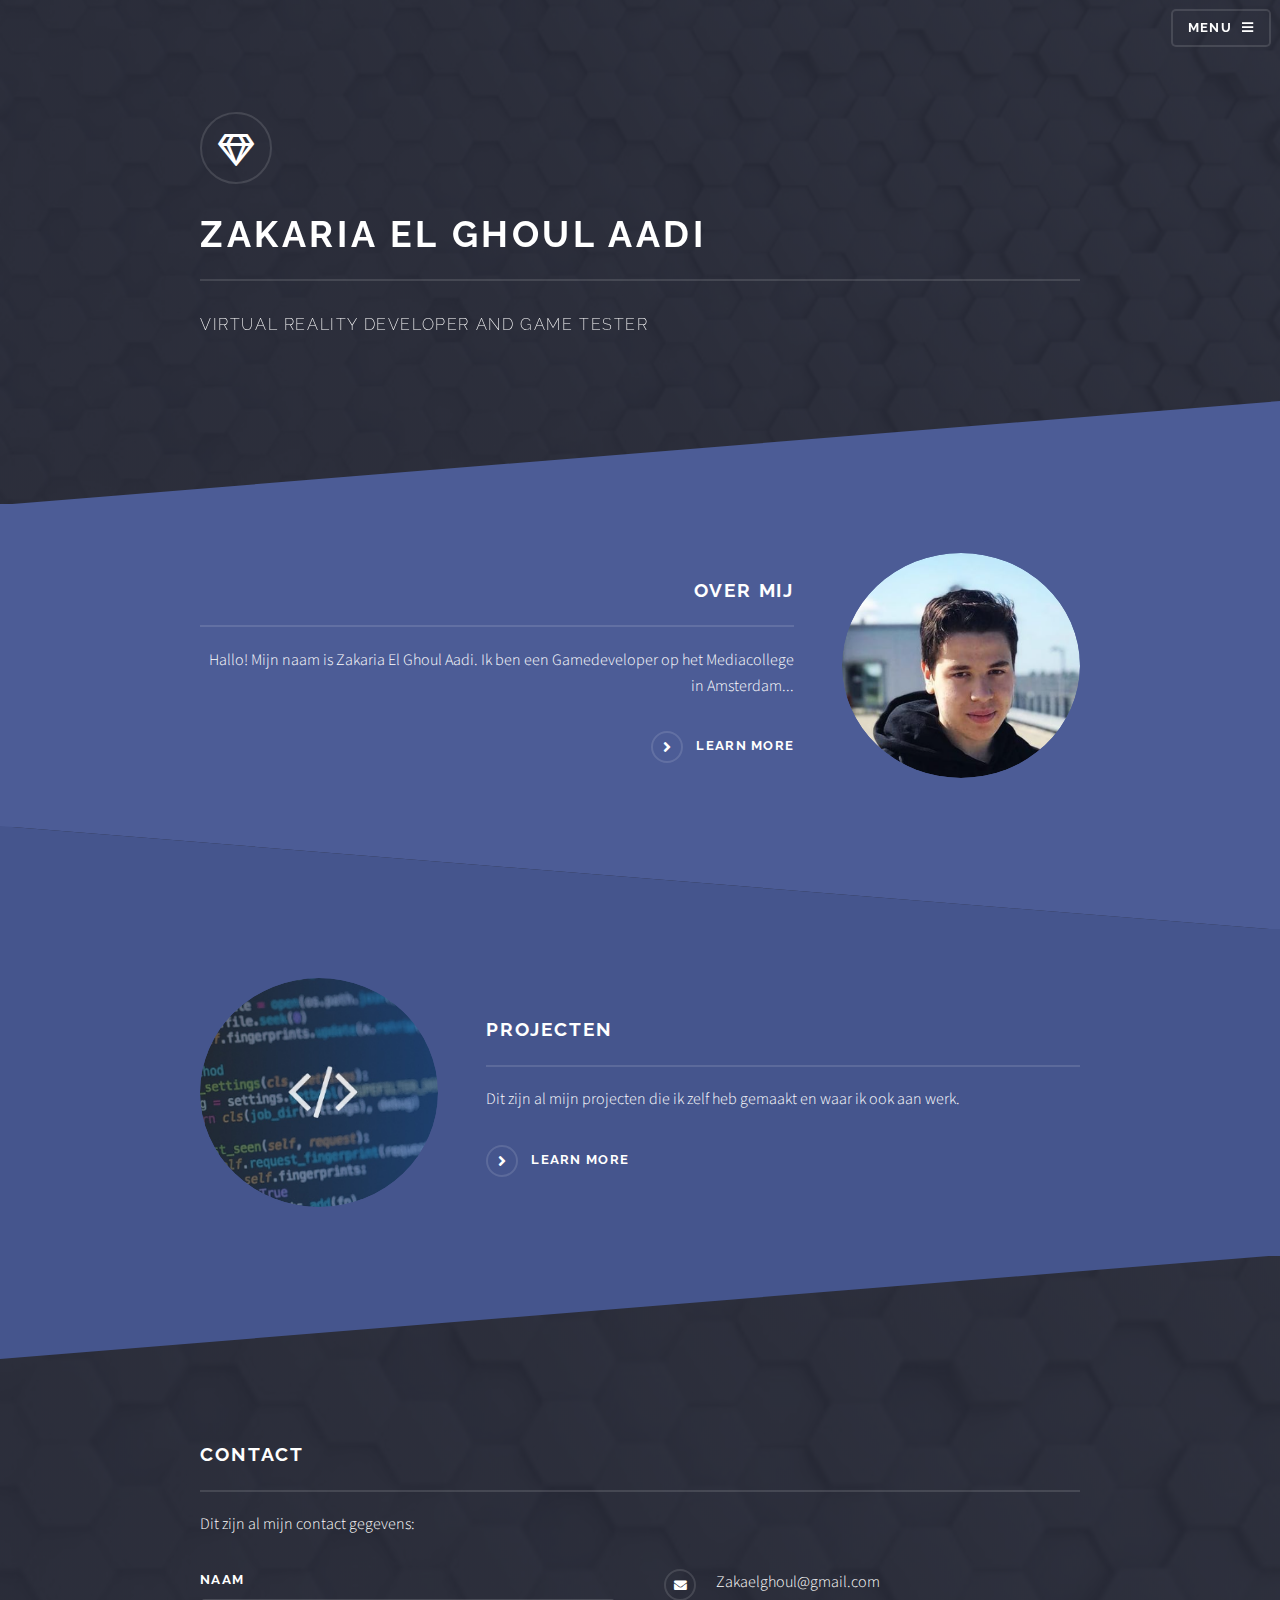
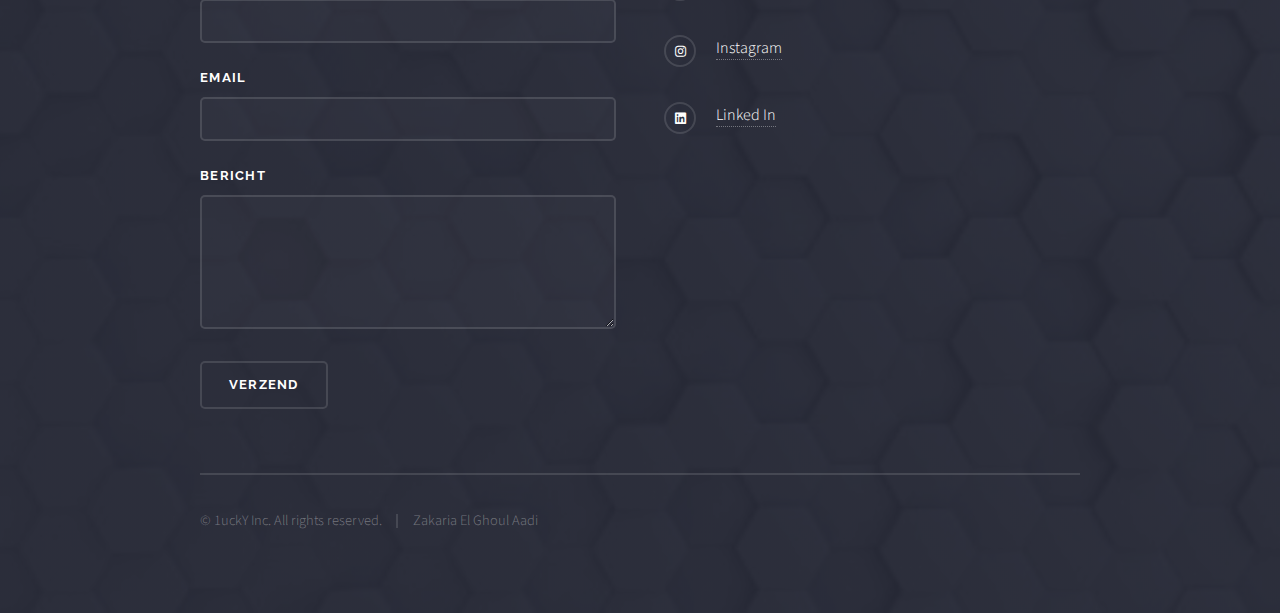
==== WVO-PORTOFOLIO/index.html @ f8ed0052 "Main Page done." ====
<!DOCTYPE HTML>
<html>
	<head>
		<title>Zakaria El Ghoul Aadi --Main Page</title>
		<meta charset="utf-8" />
		<meta name="viewport" content="width=device-width, initial-scale=1, user-scalable=no" />
		<link rel="stylesheet" href="assets/css/main.css" />
		<noscript><link rel="stylesheet" href="assets/css/noscript.css" /></noscript>
	</head>
	<body class="is-preload">

		<!-- Page Wrapper -->
			<div id="page-wrapper">

				<!-- Header -->
					<header id="header" class="alt">
						<h1><a href="index.html">Zakaria El Ghoul Aadi</a></h1>
						<nav>
							<a href="#menu">Menu</a>
						</nav>
					</header>

				<!-- Menu -->
					<nav id="menu">
						<div class="inner">
							<h2>Menu</h2>
							<ul class="links">
								<li><a href="index.html">Home</a></li>
								<li><a href="AboutMe.html">Over Mij</a></li>
								<li><a href="Projects.html">Projects</a></li>
							</ul>
							<a href="#" class="close">Close</a>
						</div>
					</nav>

				<!-- Banner -->
					<section id="banner">
						<div class="inner">
							<div class="logo"><span class="icon fa-gem"></span></div>
							<h2>Zakaria El Ghoul Aadi</h2>
							<p>Virtual Reality developer and Game Tester</p>
						</div>
					</section>

				<!-- Wrapper -->
					<section id="wrapper">

						<!-- One -->
							<section id="one" class="wrapper spotlight style1">
								<div class="inner">
									<a href="AboutMe.html" class="image"><img src="images/Zaka.png" alt="" /></a>
									<div class="content">
										<h2 class="major">Over Mij</h2>
										<p>Hallo! Mijn naam is Zakaria El Ghoul Aadi. Ik ben een Gamedeveloper op het Mediacollege in Amsterdam... </p>
										<a href="AboutMe.html" class="special" >Learn more</a>
									</div>
								</div>
							</section>

						<!-- Two -->
							<section id="two" class="wrapper alt spotlight style2">
								<div class="inner">
									<a href="Projects.html" class="image"><img src="images/Projects.jpg" alt="" /></a>
									<div class="content">
										<h2 class="major">Projecten</h2>
										<p>Dit zijn al mijn projecten die ik zelf heb gemaakt en waar ik ook aan werk.</p>
										<a href="Projects.html" class="special">Learn more</a>
									</div>
								</div>
							</section>
					</section>

				<!-- Footer -->
					<section id="footer">
						<div class="inner">
							<h2 class="major">Contact</h2>
							<p>Dit zijn al mijn contact gegevens:</p>
							<form method="post" action="#">
								<div class="fields">
									<div class="field">
										<label for="name">Naam</label>
										<input type="text" name="name" id="name" />
									</div>
									<div class="field">
										<label for="email">Email</label>
										<input type="email" name="email" id="email" />
									</div>
									<div class="field">
										<label for="message">Bericht</label>
										<textarea name="message" id="message" rows="4"></textarea>
									</div>
								</div>
								<ul class="actions">
									<li><input type="submit" value="Verzend" /></li>
								</ul>
							</form>
							<ul class="contact">
								<li class="icon solid fa-envelope">Zakaelghoul@gmail.com</li>
								<li class="icon brands fa-instagram"><a href="https://www.instagram.com/s4l_1ucky/">Instagram</a></li>
								<li class="icon brands fa-linkedin"><a href="https://www.linkedin.com/in/zakaria-el-ghoul-aadi-518a3420a/">Linked In</a></li>
							</ul>
							<ul class="copyright">
								<li>&copy; 1uckY Inc. All rights reserved.</li><li>Zakaria El Ghoul Aadi</li>
							</ul>
						</div>
					</section>

			</div>

		<!-- Scripts -->
			<script src="assets/js/jquery.min.js"></script>
			<script src="assets/js/jquery.scrollex.min.js"></script>
			<script src="assets/js/browser.min.js"></script>
			<script src="assets/js/breakpoints.min.js"></script>
			<script src="assets/js/util.js"></script>
			<script src="assets/js/main.js"></script>

	</body>
</html>
---- WVO-PORTOFOLIO/assets/css/main.css ----
@import url(fontawesome-all.min.css);
@import url("https://fonts.googleapis.com/css?family=Raleway:200,700|Source+Sans+Pro:300,600,300italic,600italic");

/*
	Solid State by HTML5 UP
	html5up.net | @ajlkn
	Free for personal and commercial use under the CCA 3.0 license (html5up.net/license)
*/

html, body, div, span, applet, object,
iframe, h1, h2, h3, h4, h5, h6, p, blockquote,
pre, a, abbr, acronym, address, big, cite,
code, del, dfn, em, img, ins, kbd, q, s, samp,
small, strike, strong, sub, sup, tt, var, b,
u, i, center, dl, dt, dd, ol, ul, li, fieldset,
form, label, legend, table, caption, tbody,
tfoot, thead, tr, th, td, article, aside,
canvas, details, embed, figure, figcaption,
footer, header, hgroup, menu, nav, output, ruby,
section, summary, time, mark, audio, video {
	margin: 0;
	padding: 0;
	border: 0;
	font-size: 100%;
	font: inherit;
	vertical-align: baseline;}

article, aside, details, figcaption, figure,
footer, header, hgroup, menu, nav, section {
	display: block;}

body {
	line-height: 1;
}

ol, ul {
	list-style: none;
}

blockquote, q {
	quotes: none;
}

	blockquote:before, blockquote:after, q:before, q:after {
		content: '';
		content: none;
	}

table {
	border-collapse: collapse;
	border-spacing: 0;
}

body {
	-webkit-text-size-adjust: none;
}

mark {
	background-color: transparent;
	color: inherit;
}

input::-moz-focus-inner {
	border: 0;
	padding: 0;
}

input, select, textarea {
	-moz-appearance: none;
	-webkit-appearance: none;
	-ms-appearance: none;
	appearance: none;
}

/* Basic */

	@-ms-viewport {
		width: device-width;
	}

	body {
		-ms-overflow-style: scrollbar;
	}

	@media screen and (max-width: 480px) {

		html, body {
			min-width: 320px;
		}

	}

	html {
		box-sizing: border-box;
	}

	*, *:before, *:after {
		box-sizing: inherit;
	}

	body {
		background-color: #2e3141;
		background-image: linear-gradient(to top, rgba(46, 49, 65, 0.8), rgba(46, 49, 65, 0.8)), url("../../images/backgrounds.jpg");
		background-size: auto,
 cover;
		background-attachment: fixed,
 fixed;
		background-position: center,
 center;
	}

		body.is-preload *, body.is-preload *:before, body.is-preload *:after {
			-moz-animation: none !important;
			-webkit-animation: none !important;
			-ms-animation: none !important;
			animation: none !important;
			-moz-transition: none !important;
			-webkit-transition: none !important;
			-ms-transition: none !important;
			transition: none !important;
		}

/* Type */

	body, input, select, textarea {
		color: #ffffff;
		font-family: "Source Sans Pro", Helvetica, sans-serif;
		font-size: 16.5pt;
		font-weight: 300;
		line-height: 1.65;
	}

		@media screen and (max-width: 1680px) {

			body, input, select, textarea {
				font-size: 13pt;
			}

		}

		@media screen and (max-width: 1280px) {

			body, input, select, textarea {
				font-size: 12pt;
			}

		}

		@media screen and (max-width: 980px) {

			body, input, select, textarea {
				font-size: 12pt;
			}

		}

		@media screen and (max-width: 736px) {

			body, input, select, textarea {
				font-size: 12pt;
			}

		}

		@media screen and (max-width: 480px) {

			body, input, select, textarea {
				font-size: 12pt;
			}

		}

	a {
		-moz-transition: color 0.2s ease-in-out, border-bottom-color 0.2s ease-in-out;
		-webkit-transition: color 0.2s ease-in-out, border-bottom-color 0.2s ease-in-out;
		-ms-transition: color 0.2s ease-in-out, border-bottom-color 0.2s ease-in-out;
		transition: color 0.2s ease-in-out, border-bottom-color 0.2s ease-in-out;
		border-bottom: dotted 1px rgba(255, 255, 255, 0.35);
		color: #ffffff;
		text-decoration: none;
	}

		a:hover {
			border-bottom-color: transparent;
			color: #ffffff !important;
		}

		a.special:not(.button) {
			text-decoration: none;
			border-bottom: 0;
			display: block;
			font-family: Raleway, Helvetica, sans-serif;
			font-size: 0.8em;
			font-weight: 700;
			letter-spacing: 0.1em;
			margin: 0 0 2em 0;
			text-transform: uppercase;
		}

			a.special:not(.button):before {
				-moz-osx-font-smoothing: grayscale;
				-webkit-font-smoothing: antialiased;
				display: inline-block;
				font-style: normal;
				font-variant: normal;
				text-rendering: auto;
				line-height: 1;
				text-transform: none !important;
				font-family: 'Font Awesome 5 Free';
				font-weight: 900;
			}

			a.special:not(.button):before {
				-moz-transition: background-color 0.2s ease-in-out;
				-webkit-transition: background-color 0.2s ease-in-out;
				-ms-transition: background-color 0.2s ease-in-out;
				transition: background-color 0.2s ease-in-out;
				border-radius: 100%;
				border: solid 2px rgba(255, 255, 255, 0.125);
				content: '\f105';
				display: inline-block;
				font-size: 1.25em;
				height: 2em;
				line-height: 1.75em;
				margin-right: 0.85em;
				text-align: center;
				text-indent: 0.15em;
				vertical-align: middle;
				width: 2em;
			}

			a.special:not(.button):hover:before {
				background-color: rgba(255, 255, 255, 0.025);
			}

			a.special:not(.button):active:before {
				background-color: rgba(255, 255, 255, 0.075);
			}

	strong, b {
		color: #ffffff;
		font-weight: 600;
	}

	em, i {
		font-style: italic;
	}

	p {
		margin: 0 0 2em 0;
	}

	h1, h2, h3, h4, h5, h6 {
		color: #ffffff;
		font-family: Raleway, Helvetica, sans-serif;
		font-weight: 700;
		letter-spacing: 0.1em;
		margin: 0 0 1em 0;
		text-transform: uppercase;
	}

		h1 a, h2 a, h3 a, h4 a, h5 a, h6 a {
			color: inherit;
			text-decoration: none;
			border-bottom: 0;
		}

		h1 span, h2 span, h3 span, h4 span, h5 span, h6 span {
			font-weight: 200;
		}

		h1.major, h2.major, h3.major, h4.major, h5.major, h6.major {
			padding-bottom: 1em;
			border-bottom: solid 2px rgba(255, 255, 255, 0.125);
		}

	h2 {
		font-size: 1.2em;
	}

	h3 {
		font-size: 0.9em;
	}

	h4 {
		font-size: 0.7em;
	}

	h5 {
		font-size: 0.7em;
	}

	h6 {
		font-size: 0.7em;
	}

	@media screen and (max-width: 736px) {

		h2 {
			font-size: 1em;
		}

		h3 {
			font-size: 0.8em;
		}

	}

	sub {
		font-size: 0.8em;
		position: relative;
		top: 0.5em;
	}

	sup {
		font-size: 0.8em;
		position: relative;
		top: -0.5em;
	}

	blockquote {
		border-left: solid 4px rgba(255, 255, 255, 0.125);
		font-style: italic;
		margin: 0 0 2em 0;
		padding: 0.5em 0 0.5em 2em;
	}

	code {
		background: rgba(255, 255, 255, 0.025);
		border-radius: 5px;
		border: solid 2px rgba(255, 255, 255, 0.125);
		font-family: "Courier New", monospace;
		font-size: 0.9em;
		margin: 0 0.25em;
		padding: 0.25em 0.65em;
	}

	pre {
		-webkit-overflow-scrolling: touch;
		font-family: "Courier New", monospace;
		font-size: 0.9em;
		margin: 0 0 2em 0;
	}

		pre code {
			display: block;
			line-height: 1.75em;
			padding: 1em 1.5em;
			overflow-x: auto;
		}

	hr {
		border: 0;
		border-bottom: solid 2px rgba(255, 255, 255, 0.125);
		margin: 2.5em 0;
	}

		hr.major {
			margin: 4em 0;
		}

	.align-left {
		text-align: left;
	}

	.align-center {
		text-align: center;
	}

	.align-right {
		text-align: right;
	}

/* Row */

	.row {
		display: flex;
		flex-wrap: wrap;
		box-sizing: border-box;
		align-items: stretch;
	}

		.row > * {
			box-sizing: border-box;
		}

		.row.gtr-uniform > * > :last-child {
			margin-bottom: 0;
		}

		.row.aln-left {
			justify-content: flex-start;
		}

		.row.aln-center {
			justify-content: center;
		}

		.row.aln-right {
			justify-content: flex-end;
		}

		.row.aln-top {
			align-items: flex-start;
		}

		.row.aln-middle {
			align-items: center;
		}

		.row.aln-bottom {
			align-items: flex-end;
		}

		.row > .imp {
			order: -1;
		}

		.row > .col-1 {
			width: 8.33333%;
		}

		.row > .off-1 {
			margin-left: 8.33333%;
		}

		.row > .col-2 {
			width: 16.66667%;
		}

		.row > .off-2 {
			margin-left: 16.66667%;
		}

		.row > .col-3 {
			width: 25%;
		}

		.row > .off-3 {
			margin-left: 25%;
		}

		.row > .col-4 {
			width: 33.33333%;
		}

		.row > .off-4 {
			margin-left: 33.33333%;
		}

		.row > .col-5 {
			width: 41.66667%;
		}

		.row > .off-5 {
			margin-left: 41.66667%;
		}

		.row > .col-6 {
			width: 50%;
		}

		.row > .off-6 {
			margin-left: 50%;
		}

		.row > .col-7 {
			width: 58.33333%;
		}

		.row > .off-7 {
			margin-left: 58.33333%;
		}

		.row > .col-8 {
			width: 66.66667%;
		}

		.row > .off-8 {
			margin-left: 66.66667%;
		}

		.row > .col-9 {
			width: 75%;
		}

		.row > .off-9 {
			margin-left: 75%;
		}

		.row > .col-10 {
			width: 83.33333%;
		}

		.row > .off-10 {
			margin-left: 83.33333%;
		}

		.row > .col-11 {
			width: 91.66667%;
		}

		.row > .off-11 {
			margin-left: 91.66667%;
		}

		.row > .col-12 {
			width: 100%;
		}

		.row > .off-12 {
			margin-left: 100%;
		}

		.row.gtr-0 {
			margin-top: 0;
			margin-left: 0em;
		}

			.row.gtr-0 > * {
				padding: 0 0 0 0em;
			}

			.row.gtr-0.gtr-uniform {
				margin-top: 0em;
			}

				.row.gtr-0.gtr-uniform > * {
					padding-top: 0em;
				}

		.row.gtr-25 {
			margin-top: 0;
			margin-left: -0.4375em;
		}

			.row.gtr-25 > * {
				padding: 0 0 0 0.4375em;
			}

			.row.gtr-25.gtr-uniform {
				margin-top: -0.4375em;
			}

				.row.gtr-25.gtr-uniform > * {
					padding-top: 0.4375em;
				}

		.row.gtr-50 {
			margin-top: 0;
			margin-left: -0.875em;
		}

			.row.gtr-50 > * {
				padding: 0 0 0 0.875em;
			}

			.row.gtr-50.gtr-uniform {
				margin-top: -0.875em;
			}

				.row.gtr-50.gtr-uniform > * {
					padding-top: 0.875em;
				}

		.row {
			margin-top: 0;
			margin-left: -1.75em;
		}

			.row > * {
				padding: 0 0 0 1.75em;
			}

			.row.gtr-uniform {
				margin-top: -1.75em;
			}

				.row.gtr-uniform > * {
					padding-top: 1.75em;
				}

		.row.gtr-150 {
			margin-top: 0;
			margin-left: -2.625em;
		}

			.row.gtr-150 > * {
				padding: 0 0 0 2.625em;
			}

			.row.gtr-150.gtr-uniform {
				margin-top: -2.625em;
			}

				.row.gtr-150.gtr-uniform > * {
					padding-top: 2.625em;
				}

		.row.gtr-200 {
			margin-top: 0;
			margin-left: -3.5em;
		}

			.row.gtr-200 > * {
				padding: 0 0 0 3.5em;
			}

			.row.gtr-200.gtr-uniform {
				margin-top: -3.5em;
			}

				.row.gtr-200.gtr-uniform > * {
					padding-top: 3.5em;
				}

		@media screen and (max-width: 1680px) {

			.row {
				display: flex;
				flex-wrap: wrap;
				box-sizing: border-box;
				align-items: stretch;
			}

				.row > * {
					box-sizing: border-box;
				}

				.row.gtr-uniform > * > :last-child {
					margin-bottom: 0;
				}

				.row.aln-left {
					justify-content: flex-start;
				}

				.row.aln-center {
					justify-content: center;
				}

				.row.aln-right {
					justify-content: flex-end;
				}

				.row.aln-top {
					align-items: flex-start;
				}

				.row.aln-middle {
					align-items: center;
				}

				.row.aln-bottom {
					align-items: flex-end;
				}

				.row > .imp-xlarge {
					order: -1;
				}

				.row > .col-1-xlarge {
					width: 8.33333%;
				}

				.row > .off-1-xlarge {
					margin-left: 8.33333%;
				}

				.row > .col-2-xlarge {
					width: 16.66667%;
				}

				.row > .off-2-xlarge {
					margin-left: 16.66667%;
				}

				.row > .col-3-xlarge {
					width: 25%;
				}

				.row > .off-3-xlarge {
					margin-left: 25%;
				}

				.row > .col-4-xlarge {
					width: 33.33333%;
				}

				.row > .off-4-xlarge {
					margin-left: 33.33333%;
				}

				.row > .col-5-xlarge {
					width: 41.66667%;
				}

				.row > .off-5-xlarge {
					margin-left: 41.66667%;
				}

				.row > .col-6-xlarge {
					width: 50%;
				}

				.row > .off-6-xlarge {
					margin-left: 50%;
				}

				.row > .col-7-xlarge {
					width: 58.33333%;
				}

				.row > .off-7-xlarge {
					margin-left: 58.33333%;
				}

				.row > .col-8-xlarge {
					width: 66.66667%;
				}

				.row > .off-8-xlarge {
					margin-left: 66.66667%;
				}

				.row > .col-9-xlarge {
					width: 75%;
				}

				.row > .off-9-xlarge {
					margin-left: 75%;
				}

				.row > .col-10-xlarge {
					width: 83.33333%;
				}

				.row > .off-10-xlarge {
					margin-left: 83.33333%;
				}

				.row > .col-11-xlarge {
					width: 91.66667%;
				}

				.row > .off-11-xlarge {
					margin-left: 91.66667%;
				}

				.row > .col-12-xlarge {
					width: 100%;
				}

				.row > .off-12-xlarge {
					margin-left: 100%;
				}

				.row.gtr-0 {
					margin-top: 0;
					margin-left: 0em;
				}

					.row.gtr-0 > * {
						padding: 0 0 0 0em;
					}

					.row.gtr-0.gtr-uniform {
						margin-top: 0em;
					}

						.row.gtr-0.gtr-uniform > * {
							padding-top: 0em;
						}

				.row.gtr-25 {
					margin-top: 0;
					margin-left: -0.4375em;
				}

					.row.gtr-25 > * {
						padding: 0 0 0 0.4375em;
					}

					.row.gtr-25.gtr-uniform {
						margin-top: -0.4375em;
					}

						.row.gtr-25.gtr-uniform > * {
							padding-top: 0.4375em;
						}

				.row.gtr-50 {
					margin-top: 0;
					margin-left: -0.875em;
				}

					.row.gtr-50 > * {
						padding: 0 0 0 0.875em;
					}

					.row.gtr-50.gtr-uniform {
						margin-top: -0.875em;
					}

						.row.gtr-50.gtr-uniform > * {
							padding-top: 0.875em;
						}

				.row {
					margin-top: 0;
					margin-left: -1.75em;
				}

					.row > * {
						padding: 0 0 0 1.75em;
					}

					.row.gtr-uniform {
						margin-top: -1.75em;
					}

						.row.gtr-uniform > * {
							padding-top: 1.75em;
						}

				.row.gtr-150 {
					margin-top: 0;
					margin-left: -2.625em;
				}

					.row.gtr-150 > * {
						padding: 0 0 0 2.625em;
					}

					.row.gtr-150.gtr-uniform {
						margin-top: -2.625em;
					}

						.row.gtr-150.gtr-uniform > * {
							padding-top: 2.625em;
						}

				.row.gtr-200 {
					margin-top: 0;
					margin-left: -3.5em;
				}

					.row.gtr-200 > * {
						padding: 0 0 0 3.5em;
					}

					.row.gtr-200.gtr-uniform {
						margin-top: -3.5em;
					}

						.row.gtr-200.gtr-uniform > * {
							padding-top: 3.5em;
						}

		}

		@media screen and (max-width: 1280px) {

			.row {
				display: flex;
				flex-wrap: wrap;
				box-sizing: border-box;
				align-items: stretch;
			}

				.row > * {
					box-sizing: border-box;
				}

				.row.gtr-uniform > * > :last-child {
					margin-bottom: 0;
				}

				.row.aln-left {
					justify-content: flex-start;
				}

				.row.aln-center {
					justify-content: center;
				}

				.row.aln-right {
					justify-content: flex-end;
				}

				.row.aln-top {
					align-items: flex-start;
				}

				.row.aln-middle {
					align-items: center;
				}

				.row.aln-bottom {
					align-items: flex-end;
				}

				.row > .imp-large {
					order: -1;
				}

				.row > .col-1-large {
					width: 8.33333%;
				}

				.row > .off-1-large {
					margin-left: 8.33333%;
				}

				.row > .col-2-large {
					width: 16.66667%;
				}

				.row > .off-2-large {
					margin-left: 16.66667%;
				}

				.row > .col-3-large {
					width: 25%;
				}

				.row > .off-3-large {
					margin-left: 25%;
				}

				.row > .col-4-large {
					width: 33.33333%;
				}

				.row > .off-4-large {
					margin-left: 33.33333%;
				}

				.row > .col-5-large {
					width: 41.66667%;
				}

				.row > .off-5-large {
					margin-left: 41.66667%;
				}

				.row > .col-6-large {
					width: 50%;
				}

				.row > .off-6-large {
					margin-left: 50%;
				}

				.row > .col-7-large {
					width: 58.33333%;
				}

				.row > .off-7-large {
					margin-left: 58.33333%;
				}

				.row > .col-8-large {
					width: 66.66667%;
				}

				.row > .off-8-large {
					margin-left: 66.66667%;
				}

				.row > .col-9-large {
					width: 75%;
				}

				.row > .off-9-large {
					margin-left: 75%;
				}

				.row > .col-10-large {
					width: 83.33333%;
				}

				.row > .off-10-large {
					margin-left: 83.33333%;
				}

				.row > .col-11-large {
					width: 91.66667%;
				}

				.row > .off-11-large {
					margin-left: 91.66667%;
				}

				.row > .col-12-large {
					width: 100%;
				}

				.row > .off-12-large {
					margin-left: 100%;
				}

				.row.gtr-0 {
					margin-top: 0;
					margin-left: 0em;
				}

					.row.gtr-0 > * {
						padding: 0 0 0 0em;
					}

					.row.gtr-0.gtr-uniform {
						margin-top: 0em;
					}

						.row.gtr-0.gtr-uniform > * {
							padding-top: 0em;
						}

				.row.gtr-25 {
					margin-top: 0;
					margin-left: -0.4375em;
				}

					.row.gtr-25 > * {
						padding: 0 0 0 0.4375em;
					}

					.row.gtr-25.gtr-uniform {
						margin-top: -0.4375em;
					}

						.row.gtr-25.gtr-uniform > * {
							padding-top: 0.4375em;
						}

				.row.gtr-50 {
					margin-top: 0;
					margin-left: -0.875em;
				}

					.row.gtr-50 > * {
						padding: 0 0 0 0.875em;
					}

					.row.gtr-50.gtr-uniform {
						margin-top: -0.875em;
					}

						.row.gtr-50.gtr-uniform > * {
							padding-top: 0.875em;
						}

				.row {
					margin-top: 0;
					margin-left: -1.75em;
				}

					.row > * {
						padding: 0 0 0 1.75em;
					}

					.row.gtr-uniform {
						margin-top: -1.75em;
					}

						.row.gtr-uniform > * {
							padding-top: 1.75em;
						}

				.row.gtr-150 {
					margin-top: 0;
					margin-left: -2.625em;
				}

					.row.gtr-150 > * {
						padding: 0 0 0 2.625em;
					}

					.row.gtr-150.gtr-uniform {
						margin-top: -2.625em;
					}

						.row.gtr-150.gtr-uniform > * {
							padding-top: 2.625em;
						}

				.row.gtr-200 {
					margin-top: 0;
					margin-left: -3.5em;
				}

					.row.gtr-200 > * {
						padding: 0 0 0 3.5em;
					}

					.row.gtr-200.gtr-uniform {
						margin-top: -3.5em;
					}

						.row.gtr-200.gtr-uniform > * {
							padding-top: 3.5em;
						}

		}

		@media screen and (max-width: 980px) {

			.row {
				display: flex;
				flex-wrap: wrap;
				box-sizing: border-box;
				align-items: stretch;
			}

				.row > * {
					box-sizing: border-box;
				}

				.row.gtr-uniform > * > :last-child {
					margin-bottom: 0;
				}

				.row.aln-left {
					justify-content: flex-start;
				}

				.row.aln-center {
					justify-content: center;
				}

				.row.aln-right {
					justify-content: flex-end;
				}

				.row.aln-top {
					align-items: flex-start;
				}

				.row.aln-middle {
					align-items: center;
				}

				.row.aln-bottom {
					align-items: flex-end;
				}

				.row > .imp-medium {
					order: -1;
				}

				.row > .col-1-medium {
					width: 8.33333%;
				}

				.row > .off-1-medium {
					margin-left: 8.33333%;
				}

				.row > .col-2-medium {
					width: 16.66667%;
				}

				.row > .off-2-medium {
					margin-left: 16.66667%;
				}

				.row > .col-3-medium {
					width: 25%;
				}

				.row > .off-3-medium {
					margin-left: 25%;
				}

				.row > .col-4-medium {
					width: 33.33333%;
				}

				.row > .off-4-medium {
					margin-left: 33.33333%;
				}

				.row > .col-5-medium {
					width: 41.66667%;
				}

				.row > .off-5-medium {
					margin-left: 41.66667%;
				}

				.row > .col-6-medium {
					width: 50%;
				}

				.row > .off-6-medium {
					margin-left: 50%;
				}

				.row > .col-7-medium {
					width: 58.33333%;
				}

				.row > .off-7-medium {
					margin-left: 58.33333%;
				}

				.row > .col-8-medium {
					width: 66.66667%;
				}

				.row > .off-8-medium {
					margin-left: 66.66667%;
				}

				.row > .col-9-medium {
					width: 75%;
				}

				.row > .off-9-medium {
					margin-left: 75%;
				}

				.row > .col-10-medium {
					width: 83.33333%;
				}

				.row > .off-10-medium {
					margin-left: 83.33333%;
				}

				.row > .col-11-medium {
					width: 91.66667%;
				}

				.row > .off-11-medium {
					margin-left: 91.66667%;
				}

				.row > .col-12-medium {
					width: 100%;
				}

				.row > .off-12-medium {
					margin-left: 100%;
				}

				.row.gtr-0 {
					margin-top: 0;
					margin-left: 0em;
				}

					.row.gtr-0 > * {
						padding: 0 0 0 0em;
					}

					.row.gtr-0.gtr-uniform {
						margin-top: 0em;
					}

						.row.gtr-0.gtr-uniform > * {
							padding-top: 0em;
						}

				.row.gtr-25 {
					margin-top: 0;
					margin-left: -0.4375em;
				}

					.row.gtr-25 > * {
						padding: 0 0 0 0.4375em;
					}

					.row.gtr-25.gtr-uniform {
						margin-top: -0.4375em;
					}

						.row.gtr-25.gtr-uniform > * {
							padding-top: 0.4375em;
						}

				.row.gtr-50 {
					margin-top: 0;
					margin-left: -0.875em;
				}

					.row.gtr-50 > * {
						padding: 0 0 0 0.875em;
					}

					.row.gtr-50.gtr-uniform {
						margin-top: -0.875em;
					}

						.row.gtr-50.gtr-uniform > * {
							padding-top: 0.875em;
						}

				.row {
					margin-top: 0;
					margin-left: -1.75em;
				}

					.row > * {
						padding: 0 0 0 1.75em;
					}

					.row.gtr-uniform {
						margin-top: -1.75em;
					}

						.row.gtr-uniform > * {
							padding-top: 1.75em;
						}

				.row.gtr-150 {
					margin-top: 0;
					margin-left: -2.625em;
				}

					.row.gtr-150 > * {
						padding: 0 0 0 2.625em;
					}

					.row.gtr-150.gtr-uniform {
						margin-top: -2.625em;
					}

						.row.gtr-150.gtr-uniform > * {
							padding-top: 2.625em;
						}

				.row.gtr-200 {
					margin-top: 0;
					margin-left: -3.5em;
				}

					.row.gtr-200 > * {
						padding: 0 0 0 3.5em;
					}

					.row.gtr-200.gtr-uniform {
						margin-top: -3.5em;
					}

						.row.gtr-200.gtr-uniform > * {
							padding-top: 3.5em;
						}

		}

		@media screen and (max-width: 736px) {

			.row {
				display: flex;
				flex-wrap: wrap;
				box-sizing: border-box;
				align-items: stretch;
			}

				.row > * {
					box-sizing: border-box;
				}

				.row.gtr-uniform > * > :last-child {
					margin-bottom: 0;
				}

				.row.aln-left {
					justify-content: flex-start;
				}

				.row.aln-center {
					justify-content: center;
				}

				.row.aln-right {
					justify-content: flex-end;
				}

				.row.aln-top {
					align-items: flex-start;
				}

				.row.aln-middle {
					align-items: center;
				}

				.row.aln-bottom {
					align-items: flex-end;
				}

				.row > .imp-small {
					order: -1;
				}

				.row > .col-1-small {
					width: 8.33333%;
				}

				.row > .off-1-small {
					margin-left: 8.33333%;
				}

				.row > .col-2-small {
					width: 16.66667%;
				}

				.row > .off-2-small {
					margin-left: 16.66667%;
				}

				.row > .col-3-small {
					width: 25%;
				}

				.row > .off-3-small {
					margin-left: 25%;
				}

				.row > .col-4-small {
					width: 33.33333%;
				}

				.row > .off-4-small {
					margin-left: 33.33333%;
				}

				.row > .col-5-small {
					width: 41.66667%;
				}

				.row > .off-5-small {
					margin-left: 41.66667%;
				}

				.row > .col-6-small {
					width: 50%;
				}

				.row > .off-6-small {
					margin-left: 50%;
				}

				.row > .col-7-small {
					width: 58.33333%;
				}

				.row > .off-7-small {
					margin-left: 58.33333%;
				}

				.row > .col-8-small {
					width: 66.66667%;
				}

				.row > .off-8-small {
					margin-left: 66.66667%;
				}

				.row > .col-9-small {
					width: 75%;
				}

				.row > .off-9-small {
					margin-left: 75%;
				}

				.row > .col-10-small {
					width: 83.33333%;
				}

				.row > .off-10-small {
					margin-left: 83.33333%;
				}

				.row > .col-11-small {
					width: 91.66667%;
				}

				.row > .off-11-small {
					margin-left: 91.66667%;
				}

				.row > .col-12-small {
					width: 100%;
				}

				.row > .off-12-small {
					margin-left: 100%;
				}

				.row.gtr-0 {
					margin-top: 0;
					margin-left: 0em;
				}

					.row.gtr-0 > * {
						padding: 0 0 0 0em;
					}

					.row.gtr-0.gtr-uniform {
						margin-top: 0em;
					}

						.row.gtr-0.gtr-uniform > * {
							padding-top: 0em;
						}

				.row.gtr-25 {
					margin-top: 0;
					margin-left: -0.3125em;
				}

					.row.gtr-25 > * {
						padding: 0 0 0 0.3125em;
					}

					.row.gtr-25.gtr-uniform {
						margin-top: -0.3125em;
					}

						.row.gtr-25.gtr-uniform > * {
							padding-top: 0.3125em;
						}

				.row.gtr-50 {
					margin-top: 0;
					margin-left: -0.625em;
				}

					.row.gtr-50 > * {
						padding: 0 0 0 0.625em;
					}

					.row.gtr-50.gtr-uniform {
						margin-top: -0.625em;
					}

						.row.gtr-50.gtr-uniform > * {
							padding-top: 0.625em;
						}

				.row {
					margin-top: 0;
					margin-left: -1.25em;
				}

					.row > * {
						padding: 0 0 0 1.25em;
					}

					.row.gtr-uniform {
						margin-top: -1.25em;
					}

						.row.gtr-uniform > * {
							padding-top: 1.25em;
						}

				.row.gtr-150 {
					margin-top: 0;
					margin-left: -1.875em;
				}

					.row.gtr-150 > * {
						padding: 0 0 0 1.875em;
					}

					.row.gtr-150.gtr-uniform {
						margin-top: -1.875em;
					}

						.row.gtr-150.gtr-uniform > * {
							padding-top: 1.875em;
						}

				.row.gtr-200 {
					margin-top: 0;
					margin-left: -2.5em;
				}

					.row.gtr-200 > * {
						padding: 0 0 0 2.5em;
					}

					.row.gtr-200.gtr-uniform {
						margin-top: -2.5em;
					}

						.row.gtr-200.gtr-uniform > * {
							padding-top: 2.5em;
						}

		}

		@media screen and (max-width: 480px) {

			.row {
				display: flex;
				flex-wrap: wrap;
				box-sizing: border-box;
				align-items: stretch;
			}

				.row > * {
					box-sizing: border-box;
				}

				.row.gtr-uniform > * > :last-child {
					margin-bottom: 0;
				}

				.row.aln-left {
					justify-content: flex-start;
				}

				.row.aln-center {
					justify-content: center;
				}

				.row.aln-right {
					justify-content: flex-end;
				}

				.row.aln-top {
					align-items: flex-start;
				}

				.row.aln-middle {
					align-items: center;
				}

				.row.aln-bottom {
					align-items: flex-end;
				}

				.row > .imp-xsmall {
					order: -1;
				}

				.row > .col-1-xsmall {
					width: 8.33333%;
				}

				.row > .off-1-xsmall {
					margin-left: 8.33333%;
				}

				.row > .col-2-xsmall {
					width: 16.66667%;
				}

				.row > .off-2-xsmall {
					margin-left: 16.66667%;
				}

				.row > .col-3-xsmall {
					width: 25%;
				}

				.row > .off-3-xsmall {
					margin-left: 25%;
				}

				.row > .col-4-xsmall {
					width: 33.33333%;
				}

				.row > .off-4-xsmall {
					margin-left: 33.33333%;
				}

				.row > .col-5-xsmall {
					width: 41.66667%;
				}

				.row > .off-5-xsmall {
					margin-left: 41.66667%;
				}

				.row > .col-6-xsmall {
					width: 50%;
				}

				.row > .off-6-xsmall {
					margin-left: 50%;
				}

				.row > .col-7-xsmall {
					width: 58.33333%;
				}

				.row > .off-7-xsmall {
					margin-left: 58.33333%;
				}

				.row > .col-8-xsmall {
					width: 66.66667%;
				}

				.row > .off-8-xsmall {
					margin-left: 66.66667%;
				}

				.row > .col-9-xsmall {
					width: 75%;
				}

				.row > .off-9-xsmall {
					margin-left: 75%;
				}

				.row > .col-10-xsmall {
					width: 83.33333%;
				}

				.row > .off-10-xsmall {
					margin-left: 83.33333%;
				}

				.row > .col-11-xsmall {
					width: 91.66667%;
				}

				.row > .off-11-xsmall {
					margin-left: 91.66667%;
				}

				.row > .col-12-xsmall {
					width: 100%;
				}

				.row > .off-12-xsmall {
					margin-left: 100%;
				}

				.row.gtr-0 {
					margin-top: 0;
					margin-left: 0em;
				}

					.row.gtr-0 > * {
						padding: 0 0 0 0em;
					}

					.row.gtr-0.gtr-uniform {
						margin-top: 0em;
					}

						.row.gtr-0.gtr-uniform > * {
							padding-top: 0em;
						}

				.row.gtr-25 {
					margin-top: 0;
					margin-left: -0.3125em;
				}

					.row.gtr-25 > * {
						padding: 0 0 0 0.3125em;
					}

					.row.gtr-25.gtr-uniform {
						margin-top: -0.3125em;
					}

						.row.gtr-25.gtr-uniform > * {
							padding-top: 0.3125em;
						}

				.row.gtr-50 {
					margin-top: 0;
					margin-left: -0.625em;
				}

					.row.gtr-50 > * {
						padding: 0 0 0 0.625em;
					}

					.row.gtr-50.gtr-uniform {
						margin-top: -0.625em;
					}

						.row.gtr-50.gtr-uniform > * {
							padding-top: 0.625em;
						}

				.row {
					margin-top: 0;
					margin-left: -1.25em;
				}

					.row > * {
						padding: 0 0 0 1.25em;
					}

					.row.gtr-uniform {
						margin-top: -1.25em;
					}

						.row.gtr-uniform > * {
							padding-top: 1.25em;
						}

				.row.gtr-150 {
					margin-top: 0;
					margin-left: -1.875em;
				}

					.row.gtr-150 > * {
						padding: 0 0 0 1.875em;
					}

					.row.gtr-150.gtr-uniform {
						margin-top: -1.875em;
					}

						.row.gtr-150.gtr-uniform > * {
							padding-top: 1.875em;
						}

				.row.gtr-200 {
					margin-top: 0;
					margin-left: -2.5em;
				}

					.row.gtr-200 > * {
						padding: 0 0 0 2.5em;
					}

					.row.gtr-200.gtr-uniform {
						margin-top: -2.5em;
					}

						.row.gtr-200.gtr-uniform > * {
							padding-top: 2.5em;
						}

		}

		@media screen and (max-width: 360px) {

			.row {
				display: flex;
				flex-wrap: wrap;
				box-sizing: border-box;
				align-items: stretch;
			}

				.row > * {
					box-sizing: border-box;
				}

				.row.gtr-uniform > * > :last-child {
					margin-bottom: 0;
				}

				.row.aln-left {
					justify-content: flex-start;
				}

				.row.aln-center {
					justify-content: center;
				}

				.row.aln-right {
					justify-content: flex-end;
				}

				.row.aln-top {
					align-items: flex-start;
				}

				.row.aln-middle {
					align-items: center;
				}

				.row.aln-bottom {
					align-items: flex-end;
				}

				.row > .imp-xxsmall {
					order: -1;
				}

				.row > .col-1-xxsmall {
					width: 8.33333%;
				}

				.row > .off-1-xxsmall {
					margin-left: 8.33333%;
				}

				.row > .col-2-xxsmall {
					width: 16.66667%;
				}

				.row > .off-2-xxsmall {
					margin-left: 16.66667%;
				}

				.row > .col-3-xxsmall {
					width: 25%;
				}

				.row > .off-3-xxsmall {
					margin-left: 25%;
				}

				.row > .col-4-xxsmall {
					width: 33.33333%;
				}

				.row > .off-4-xxsmall {
					margin-left: 33.33333%;
				}

				.row > .col-5-xxsmall {
					width: 41.66667%;
				}

				.row > .off-5-xxsmall {
					margin-left: 41.66667%;
				}

				.row > .col-6-xxsmall {
					width: 50%;
				}

				.row > .off-6-xxsmall {
					margin-left: 50%;
				}

				.row > .col-7-xxsmall {
					width: 58.33333%;
				}

				.row > .off-7-xxsmall {
					margin-left: 58.33333%;
				}

				.row > .col-8-xxsmall {
					width: 66.66667%;
				}

				.row > .off-8-xxsmall {
					margin-left: 66.66667%;
				}

				.row > .col-9-xxsmall {
					width: 75%;
				}

				.row > .off-9-xxsmall {
					margin-left: 75%;
				}

				.row > .col-10-xxsmall {
					width: 83.33333%;
				}

				.row > .off-10-xxsmall {
					margin-left: 83.33333%;
				}

				.row > .col-11-xxsmall {
					width: 91.66667%;
				}

				.row > .off-11-xxsmall {
					margin-left: 91.66667%;
				}

				.row > .col-12-xxsmall {
					width: 100%;
				}

				.row > .off-12-xxsmall {
					margin-left: 100%;
				}

				.row.gtr-0 {
					margin-top: 0;
					margin-left: 0em;
				}

					.row.gtr-0 > * {
						padding: 0 0 0 0em;
					}

					.row.gtr-0.gtr-uniform {
						margin-top: 0em;
					}

						.row.gtr-0.gtr-uniform > * {
							padding-top: 0em;
						}

				.row.gtr-25 {
					margin-top: 0;
					margin-left: -0.3125em;
				}

					.row.gtr-25 > * {
						padding: 0 0 0 0.3125em;
					}

					.row.gtr-25.gtr-uniform {
						margin-top: -0.3125em;
					}

						.row.gtr-25.gtr-uniform > * {
							padding-top: 0.3125em;
						}

				.row.gtr-50 {
					margin-top: 0;
					margin-left: -0.625em;
				}

					.row.gtr-50 > * {
						padding: 0 0 0 0.625em;
					}

					.row.gtr-50.gtr-uniform {
						margin-top: -0.625em;
					}

						.row.gtr-50.gtr-uniform > * {
							padding-top: 0.625em;
						}

				.row {
					margin-top: 0;
					margin-left: -1.25em;
				}

					.row > * {
						padding: 0 0 0 1.25em;
					}

					.row.gtr-uniform {
						margin-top: -1.25em;
					}

						.row.gtr-uniform > * {
							padding-top: 1.25em;
						}

				.row.gtr-150 {
					margin-top: 0;
					margin-left: -1.875em;
				}

					.row.gtr-150 > * {
						padding: 0 0 0 1.875em;
					}

					.row.gtr-150.gtr-uniform {
						margin-top: -1.875em;
					}

						.row.gtr-150.gtr-uniform > * {
							padding-top: 1.875em;
						}

				.row.gtr-200 {
					margin-top: 0;
					margin-left: -2.5em;
				}

					.row.gtr-200 > * {
						padding: 0 0 0 2.5em;
					}

					.row.gtr-200.gtr-uniform {
						margin-top: -2.5em;
					}

						.row.gtr-200.gtr-uniform > * {
							padding-top: 2.5em;
						}

		}

/* Section/Article */

	section.special, article.special {
		text-align: center;
	}

/* Form */

	form {
		margin: 0 0 2em 0;
	}

		form > :last-child {
			margin-bottom: 0;
		}

		form > .fields {
			display: -moz-flex;
			display: -webkit-flex;
			display: -ms-flex;
			display: flex;
			-moz-flex-wrap: wrap;
			-webkit-flex-wrap: wrap;
			-ms-flex-wrap: wrap;
			flex-wrap: wrap;
			width: calc(100% + 3em);
			margin: -1.5em 0 2em -1.5em;
		}

			form > .fields > .field {
				-moz-flex-grow: 0;
				-webkit-flex-grow: 0;
				-ms-flex-grow: 0;
				flex-grow: 0;
				-moz-flex-shrink: 0;
				-webkit-flex-shrink: 0;
				-ms-flex-shrink: 0;
				flex-shrink: 0;
				padding: 1.5em 0 0 1.5em;
				width: calc(100% - 1.5em);
			}

				form > .fields > .field.half {
					width: calc(50% - 0.75em);
				}

				form > .fields > .field.third {
					width: calc(100%/3 - 0.5em);
				}

				form > .fields > .field.quarter {
					width: calc(25% - 0.375em);
				}

		@media screen and (max-width: 480px) {

			form > .fields {
				width: calc(100% + 3em);
				margin: -1.5em 0 2em -1.5em;
			}

				form > .fields > .field {
					padding: 1.5em 0 0 1.5em;
					width: calc(100% - 1.5em);
				}

					form > .fields > .field.half {
						width: calc(100% - 1.5em);
					}

					form > .fields > .field.third {
						width: calc(100% - 1.5em);
					}

					form > .fields > .field.quarter {
						width: calc(100% - 1.5em);
					}

		}

	label {
		color: #ffffff;
		display: block;
		font-family: Raleway, Helvetica, sans-serif;
		font-size: 0.8em;
		font-weight: 700;
		letter-spacing: 0.1em;
		margin: 0 0 0.7em 0;
		text-transform: uppercase;
	}

	input[type="text"],
	input[type="password"],
	input[type="email"],
	input[type="tel"],
	select,
	textarea {
		-moz-appearance: none;
		-webkit-appearance: none;
		-ms-appearance: none;
		appearance: none;
		background: rgba(255, 255, 255, 0.025);
		border-radius: 5px;
		border: none;
		border: solid 2px rgba(255, 255, 255, 0.125);
		color: inherit;
		display: block;
		outline: 0;
		padding: 0 1em;
		text-decoration: none;
		width: 100%;
	}

		input[type="text"]:invalid,
		input[type="password"]:invalid,
		input[type="email"]:invalid,
		input[type="tel"]:invalid,
		select:invalid,
		textarea:invalid {
			box-shadow: none;
		}

		input[type="text"]:focus,
		input[type="password"]:focus,
		input[type="email"]:focus,
		input[type="tel"]:focus,
		select:focus,
		textarea:focus {
			border-color: #5b6ba6;
		}

	select {
		background-image: url("data:image/svg+xml;charset=utf8,%3Csvg xmlns='http://www.w3.org/2000/svg' width='40' height='40' preserveAspectRatio='none' viewBox='0 0 40 40'%3E%3Cpath d='M9.4,12.3l10.4,10.4l10.4-10.4c0.2-0.2,0.5-0.4,0.9-0.4c0.3,0,0.6,0.1,0.9,0.4l3.3,3.3c0.2,0.2,0.4,0.5,0.4,0.9 c0,0.4-0.1,0.6-0.4,0.9L20.7,31.9c-0.2,0.2-0.5,0.4-0.9,0.4c-0.3,0-0.6-0.1-0.9-0.4L4.3,17.3c-0.2-0.2-0.4-0.5-0.4-0.9 c0-0.4,0.1-0.6,0.4-0.9l3.3-3.3c0.2-0.2,0.5-0.4,0.9-0.4S9.1,12.1,9.4,12.3z' fill='rgba(255, 255, 255, 0.125)' /%3E%3C/svg%3E");
		background-size: 1.25rem;
		background-repeat: no-repeat;
		background-position: calc(100% - 1rem) center;
		height: 2.75em;
		padding-right: 2.75em;
		text-overflow: ellipsis;
	}

		select option {
			color: #ffffff;
			background: #2e3141;
		}

		select:focus::-ms-value {
			background-color: transparent;
		}

		select::-ms-expand {
			display: none;
		}

	input[type="text"],
	input[type="password"],
	input[type="email"],
	select {
		height: 2.75em;
	}

	textarea {
		padding: 0.75em 1em;
	}

	input[type="checkbox"],
	input[type="radio"] {
		-moz-appearance: none;
		-webkit-appearance: none;
		-ms-appearance: none;
		appearance: none;
		display: block;
		float: left;
		margin-right: -2em;
		opacity: 0;
		width: 1em;
		z-index: -1;
	}

		input[type="checkbox"] + label,
		input[type="radio"] + label {
			text-decoration: none;
			color: #ffffff;
			cursor: pointer;
			display: inline-block;
			font-size: 1em;
			font-family: "Source Sans Pro", Helvetica, sans-serif;
			text-transform: none;
			letter-spacing: 0;
			font-weight: 300;
			padding-left: 2.4em;
			padding-right: 0.75em;
			position: relative;
		}

			input[type="checkbox"] + label:before,
			input[type="radio"] + label:before {
				-moz-osx-font-smoothing: grayscale;
				-webkit-font-smoothing: antialiased;
				display: inline-block;
				font-style: normal;
				font-variant: normal;
				text-rendering: auto;
				line-height: 1;
				text-transform: none !important;
				font-family: 'Font Awesome 5 Free';
				font-weight: 900;
			}

			input[type="checkbox"] + label:before,
			input[type="radio"] + label:before {
				background: rgba(255, 255, 255, 0.025);
				border-radius: 5px;
				border: solid 2px rgba(255, 255, 255, 0.125);
				content: '';
				display: inline-block;
				font-size: 0.8em;
				height: 2.0625em;
				left: 0;
				line-height: 2.0625em;
				position: absolute;
				text-align: center;
				top: 0;
				width: 2.0625em;
			}

		input[type="checkbox"]:checked + label:before,
		input[type="radio"]:checked + label:before {
			background: #ffffff;
			border-color: #ffffff;
			content: '\f00c';
			color: #2e3141;
		}

		input[type="checkbox"]:focus + label:before,
		input[type="radio"]:focus + label:before {
			border-color: #4c5c96;
		}

	input[type="checkbox"] + label:before {
		border-radius: 5px;
	}

	input[type="radio"] + label:before {
		border-radius: 100%;
	}

	::-webkit-input-placeholder {
		color: rgba(255, 255, 255, 0.35) !important;
		opacity: 1.0;
	}

	:-moz-placeholder {
		color: rgba(255, 255, 255, 0.35) !important;
		opacity: 1.0;
	}

	::-moz-placeholder {
		color: rgba(255, 255, 255, 0.35) !important;
		opacity: 1.0;
	}

	:-ms-input-placeholder {
		color: rgba(255, 255, 255, 0.35) !important;
		opacity: 1.0;
	}

/* Box */

	.box {
		border-radius: 5px;
		border: solid 2px rgba(255, 255, 255, 0.125);
		margin-bottom: 2em;
		padding: 1.5em;
	}

		.box > :last-child,
		.box > :last-child > :last-child,
		.box > :last-child > :last-child > :last-child {
			margin-bottom: 0;
		}

		.box.alt {
			border: 0;
			border-radius: 0;
			padding: 0;
		}

/* Icon */

	.icon {
		text-decoration: none;
		border-bottom: none;
		position: relative;
	}

		.icon:before {
			-moz-osx-font-smoothing: grayscale;
			-webkit-font-smoothing: antialiased;
			display: inline-block;
			font-style: normal;
			font-variant: normal;
			text-rendering: auto;
			line-height: 1;
			text-transform: none !important;
			font-family: 'Font Awesome 5 Free';
			font-weight: 400;
		}

		.icon > .label {
			display: none;
		}

		.icon:before {
			line-height: inherit;
		}

		.icon.solid:before {
			font-weight: 900;
		}

		.icon.brands:before {
			font-family: 'Font Awesome 5 Brands';
		}

/* Image */

	.image {
		border-radius: 5px;
		border: 0;
		display: inline-block;
		position: relative;
	}

		.image img {
			border-radius: 5px;
			display: block;
		}

		.image.left, .image.right {
			max-width: 40%;
		}

			.image.left img, .image.right img {
				width: 100%;
			}

		.image.left {
			float: left;
			padding: 0 1.5em 1em 0;
			top: 0.25em;
		}

		.image.right {
			float: right;
			padding: 0 0 1em 1.5em;
			top: 0.25em;
		}

		.image.fit {
			display: block;
			margin: 0 0 2em 0;
			width: 100%;
		}

			.image.fit img {
				width: 100%;
			}

		.image.main {
			display: block;
			margin: 0 0 3em 0;
			width: 100%;
		}

			.image.main img {
				width: 100%;
			}

/* List */

	ol {
		list-style: decimal;
		margin: 0 0 2em 0;
		padding-left: 1.25em;
	}

		ol li {
			padding-left: 0.25em;
		}

	ul {
		list-style: disc;
		margin: 0 0 2em 0;
		padding-left: 1em;
	}

		ul li {
			padding-left: 0.5em;
		}

		ul.alt {
			list-style: none;
			padding-left: 0;
		}

			ul.alt li {
				border-top: solid 1px rgba(255, 255, 255, 0.125);
				padding: 0.5em 0;
			}

				ul.alt li:first-child {
					border-top: 0;
					padding-top: 0;
				}

	dl {
		margin: 0 0 2em 0;
	}

		dl dt {
			display: block;
			font-weight: 600;
			margin: 0 0 1em 0;
		}

		dl dd {
			margin-left: 2em;
		}

/* Actions */

	ul.actions {
		display: -moz-flex;
		display: -webkit-flex;
		display: -ms-flex;
		display: flex;
		cursor: default;
		list-style: none;
		margin-left: -1em;
		padding-left: 0;
	}

		ul.actions li {
			padding: 0 0 0 1em;
			vertical-align: middle;
		}

		ul.actions.special {
			-moz-justify-content: center;
			-webkit-justify-content: center;
			-ms-justify-content: center;
			justify-content: center;
			width: 100%;
			margin-left: 0;
		}

			ul.actions.special li:first-child {
				padding-left: 0;
			}

		ul.actions.stacked {
			-moz-flex-direction: column;
			-webkit-flex-direction: column;
			-ms-flex-direction: column;
			flex-direction: column;
			margin-left: 0;
		}

			ul.actions.stacked li {
				padding: 1.3em 0 0 0;
			}

				ul.actions.stacked li:first-child {
					padding-top: 0;
				}

		ul.actions.fit {
			width: calc(100% + 1em);
		}

			ul.actions.fit li {
				-moz-flex-grow: 1;
				-webkit-flex-grow: 1;
				-ms-flex-grow: 1;
				flex-grow: 1;
				-moz-flex-shrink: 1;
				-webkit-flex-shrink: 1;
				-ms-flex-shrink: 1;
				flex-shrink: 1;
				width: 100%;
			}

				ul.actions.fit li > * {
					width: 100%;
				}

			ul.actions.fit.stacked {
				width: 100%;
			}

		@media screen and (max-width: 480px) {

			ul.actions:not(.fixed) {
				-moz-flex-direction: column;
				-webkit-flex-direction: column;
				-ms-flex-direction: column;
				flex-direction: column;
				margin-left: 0;
				width: 100% !important;
			}

				ul.actions:not(.fixed) li {
					-moz-flex-grow: 1;
					-webkit-flex-grow: 1;
					-ms-flex-grow: 1;
					flex-grow: 1;
					-moz-flex-shrink: 1;
					-webkit-flex-shrink: 1;
					-ms-flex-shrink: 1;
					flex-shrink: 1;
					padding: 1em 0 0 0;
					text-align: center;
					width: 100%;
				}

					ul.actions:not(.fixed) li > * {
						width: 100%;
					}

					ul.actions:not(.fixed) li:first-child {
						padding-top: 0;
					}

					ul.actions:not(.fixed) li input[type="submit"],
					ul.actions:not(.fixed) li input[type="reset"],
					ul.actions:not(.fixed) li input[type="button"],
					ul.actions:not(.fixed) li button,
					ul.actions:not(.fixed) li .button {
						width: 100%;
					}

						ul.actions:not(.fixed) li input[type="submit"].icon:before,
						ul.actions:not(.fixed) li input[type="reset"].icon:before,
						ul.actions:not(.fixed) li input[type="button"].icon:before,
						ul.actions:not(.fixed) li button.icon:before,
						ul.actions:not(.fixed) li .button.icon:before {
							margin-left: -0.5rem;
						}

		}

/* Icons */

	ul.icons {
		cursor: default;
		list-style: none;
		padding-left: 0;
	}

		ul.icons li {
			display: inline-block;
			padding: 0 1em 0 0;
		}

			ul.icons li:last-child {
				padding-right: 0;
			}

			ul.icons li .icon:before {
				font-size: 1.25em;
			}

/* Contact */

	ul.contact {
		list-style: none;
		padding: 0;
	}

		ul.contact li {
			text-decoration: none;
			margin: 2.5em 0 0 0;
			padding: 0 0 0 3.25em;
			position: relative;
		}

			ul.contact li:before {
				-moz-osx-font-smoothing: grayscale;
				-webkit-font-smoothing: antialiased;
				display: inline-block;
				font-style: normal;
				font-variant: normal;
				text-rendering: auto;
				line-height: 1;
				text-transform: none !important;
				font-family: 'Font Awesome 5 Free';
				font-weight: 400;
			}

			ul.contact li:before {
				border-radius: 100%;
				border: solid 2px rgba(255, 255, 255, 0.125);
				display: inline-block;
				font-size: 0.8em;
				height: 2.5em;
				left: 0;
				line-height: 2.35em;
				position: absolute;
				text-align: center;
				top: 0;
				width: 2.5em;
			}

			ul.contact li:first-child {
				margin-top: 0;
			}

		@media screen and (max-width: 736px) {

			ul.contact li {
				margin: 1.5em 0 0 0;
			}

		}

/* Pagination */

	ul.pagination {
		cursor: default;
		list-style: none;
		padding-left: 0;
	}

		ul.pagination li {
			display: inline-block;
			padding-left: 0;
			vertical-align: middle;
		}

			ul.pagination li > .page {
				-moz-transition: background-color 0.2s ease-in-out, color 0.2s ease-in-out;
				-webkit-transition: background-color 0.2s ease-in-out, color 0.2s ease-in-out;
				-ms-transition: background-color 0.2s ease-in-out, color 0.2s ease-in-out;
				transition: background-color 0.2s ease-in-out, color 0.2s ease-in-out;
				border-bottom: 0;
				border-radius: 5px;
				display: inline-block;
				height: 1.5em;
				line-height: 1.5em;
				margin: 0 0.125em;
				min-width: 1.5em;
				padding: 0 0.5em;
				text-align: center;
			}

				ul.pagination li > .page:hover {
					background-color: rgba(255, 255, 255, 0.025);
				}

				ul.pagination li > .page.active {
					background-color: #4c5c96;
				}

			ul.pagination li:first-child {
				padding-right: 0.75em;
			}

			ul.pagination li:last-child {
				padding-left: 0.75em;
			}

		@media screen and (max-width: 480px) {

			ul.pagination li:nth-child(n+2):nth-last-child(n+2) {
				display: none;
			}

			ul.pagination li .button {
				width: 100%;
			}

			ul.pagination li:first-child {
				width: calc(50% - 2px);
				text-align: left;
				padding-right: 0.325em;
			}

			ul.pagination li:last-child {
				width: calc(50% - 2px);
				text-align: right;
				padding-left: 0.325em;
			}

		}

/* Table */

	.table-wrapper {
		-webkit-overflow-scrolling: touch;
		overflow-x: auto;
	}

	table {
		margin: 0 0 2em 0;
		width: 100%;
	}

		table tbody tr {
			border: solid 1px rgba(255, 255, 255, 0.125);
			border-left: 0;
			border-right: 0;
		}

			table tbody tr:nth-child(2n + 1) {
				background-color: rgba(255, 255, 255, 0.025);
			}

		table td {
			padding: 0.75em 0.75em;
		}

		table th {
			color: #ffffff;
			font-size: 0.9em;
			font-weight: 600;
			padding: 0 0.75em 0.75em 0.75em;
			text-align: left;
		}

		table thead {
			border-bottom: solid 2px rgba(255, 255, 255, 0.125);
		}

		table tfoot {
			border-top: solid 2px rgba(255, 255, 255, 0.125);
		}

		table.alt {
			border-collapse: separate;
		}

			table.alt tbody tr td {
				border: solid 1px rgba(255, 255, 255, 0.125);
				border-left-width: 0;
				border-top-width: 0;
			}

				table.alt tbody tr td:first-child {
					border-left-width: 1px;
				}

			table.alt tbody tr:first-child td {
				border-top-width: 1px;
			}

			table.alt thead {
				border-bottom: 0;
			}

			table.alt tfoot {
				border-top: 0;
			}

/* Button */

	input[type="submit"],
	input[type="reset"],
	input[type="button"],
	button,
	.button {
		-moz-appearance: none;
		-webkit-appearance: none;
		-ms-appearance: none;
		appearance: none;
		-moz-transition: background-color 0.2s ease-in-out;
		-webkit-transition: background-color 0.2s ease-in-out;
		-ms-transition: background-color 0.2s ease-in-out;
		transition: background-color 0.2s ease-in-out;
		background-color: transparent;
		border-radius: 5px;
		border: 0;
		box-shadow: inset 0 0 0 2px rgba(255, 255, 255, 0.125);
		color: #ffffff !important;
		cursor: pointer;
		display: inline-block;
		font-family: Raleway, Helvetica, sans-serif;
		font-size: 0.8em;
		font-weight: 700;
		height: 3.75em;
		letter-spacing: 0.1em;
		line-height: 3.75em;
		padding: 0 2.25em;
		text-align: center;
		text-decoration: none;
		text-transform: uppercase;
		white-space: nowrap;
	}

		input[type="submit"]:hover,
		input[type="reset"]:hover,
		input[type="button"]:hover,
		button:hover,
		.button:hover {
			background-color: rgba(255, 255, 255, 0.025);
		}

		input[type="submit"]:active,
		input[type="reset"]:active,
		input[type="button"]:active,
		button:active,
		.button:active {
			background-color: rgba(255, 255, 255, 0.075);
		}

		input[type="submit"].icon:before,
		input[type="reset"].icon:before,
		input[type="button"].icon:before,
		button.icon:before,
		.button.icon:before {
			margin-right: 0.5em;
			color: rgba(255, 255, 255, 0.35);
		}

		input[type="submit"].primary,
		input[type="reset"].primary,
		input[type="button"].primary,
		button.primary,
		.button.primary {
			background-color: #4c5c96;
			box-shadow: none;
		}

			input[type="submit"].primary:hover,
			input[type="reset"].primary:hover,
			input[type="button"].primary:hover,
			button.primary:hover,
			.button.primary:hover {
				background-color: #53639e;
			}

			input[type="submit"].primary:active,
			input[type="reset"].primary:active,
			input[type="button"].primary:active,
			button.primary:active,
			.button.primary:active {
				background-color: #45558d;
			}

			input[type="submit"].primary.icon:before,
			input[type="reset"].primary.icon:before,
			input[type="button"].primary.icon:before,
			button.primary.icon:before,
			.button.primary.icon:before {
				color: #7985b0;
			}

		input[type="submit"].fit,
		input[type="reset"].fit,
		input[type="button"].fit,
		button.fit,
		.button.fit {
			width: 100%;
		}

		input[type="submit"].small,
		input[type="reset"].small,
		input[type="button"].small,
		button.small,
		.button.small {
			font-size: 0.6em;
		}

		input[type="submit"].large,
		input[type="reset"].large,
		input[type="button"].large,
		button.large,
		.button.large {
			font-size: 1em;
		}

		input[type="submit"].disabled, input[type="submit"]:disabled,
		input[type="reset"].disabled,
		input[type="reset"]:disabled,
		input[type="button"].disabled,
		input[type="button"]:disabled,
		button.disabled,
		button:disabled,
		.button.disabled,
		.button:disabled {
			opacity: 0.25;
		}

		@media screen and (max-width: 480px) {

			input[type="submit"],
			input[type="reset"],
			input[type="button"],
			button,
			.button {
				padding: 0;
			}

		}

/* Features */

	.features {
		display: -moz-flex;
		display: -webkit-flex;
		display: -ms-flex;
		display: flex;
		-moz-flex-wrap: wrap;
		-webkit-flex-wrap: wrap;
		-ms-flex-wrap: wrap;
		flex-wrap: wrap;
		margin: 0 0 2em 0;
	}

		.features article {
			padding: 1.75em 1.75em 0.1em 1.75em ;
			background-color: #353849;
			border-radius: 5px;
			margin: 1.5em 3em 1.5em 0;
			width: calc(50% - 1.5em);
		}

			.features article:nth-child(2n) {
				margin-right: 0;
			}

			.features article .image {
				border-radius: 5px 5px 0 0;
				display: block;
				margin-bottom: 1.75em;
				margin-left: -1.75em;
				margin-top: -1.75em;
				position: relative;
				width: calc(100% + 3.5em);
			}

				.features article .image img {
					border-radius: 5px 5px 0 0;
					width: 100%;
				}

		@media screen and (max-width: 980px) {

			.features article {
				margin: 1em 2em 1em 0;
				width: calc(50% - 1em);
			}

		}

		@media screen and (max-width: 736px) {

			.features article {
				padding: 1.5em 1.5em 0.1em 1.5em ;
				margin: 0.875em 1.75em 0.875em 0;
				width: calc(50% - 0.875em - 1px);
			}

				.features article .image {
					margin-bottom: 1.5em;
					margin-left: -1.5em;
					margin-top: -1.5em;
					width: calc(100% + 3em);
				}

		}

		@media screen and (max-width: 480px) {

			.features {
				display: block;
			}

				.features article {
					width: 100%;
					margin: 0 0 2em 0 !important;
				}

		}

/* Header */

	#header {
		-moz-transition: background-color 0.2s ease-in-out;
		-webkit-transition: background-color 0.2s ease-in-out;
		-ms-transition: background-color 0.2s ease-in-out;
		transition: background-color 0.2s ease-in-out;
		background-color: rgba(53, 56, 73, 0.95);
		height: 3.5em;
		left: 0;
		line-height: 3.5em;
		padding: 0 1.25em;
		position: fixed;
		top: 0;
		width: 100%;
		z-index: 10000;
	}

		#header h1 {
			-moz-transition: opacity 0.2s ease-in-out, visibility 0.2s;
			-webkit-transition: opacity 0.2s ease-in-out, visibility 0.2s;
			-ms-transition: opacity 0.2s ease-in-out, visibility 0.2s;
			transition: opacity 0.2s ease-in-out, visibility 0.2s;
			border-bottom: 0;
			font-size: 0.8em;
			margin-bottom: 0;
			opacity: 1;
			visibility: visible;
		}

			#header h1 a {
				border: 0;
			}

		#header nav {
			font-family: Raleway, Helvetica, sans-serif;
			font-size: 0.8em;
			font-weight: 700;
			height: 3em;
			letter-spacing: 0.1em;
			line-height: 3em;
			position: absolute;
			right: 0.7em;
			text-transform: uppercase;
			top: 0.7em;
		}

			#header nav a {
				border: 0;
				display: inline-block;
				padding: 0 1em;
			}

				#header nav a:before {
					float: right;
					margin-left: 0.75em;
				}

				#header nav a[href="#menu"] {
					text-decoration: none;
					-moz-transition: background-color 0.2s ease-in-out;
					-webkit-transition: background-color 0.2s ease-in-out;
					-ms-transition: background-color 0.2s ease-in-out;
					transition: background-color 0.2s ease-in-out;
					border-radius: 5px;
					box-shadow: inset 0 0 0 2px rgba(255, 255, 255, 0.125);
					padding: 0 1.35em;
				}

					#header nav a[href="#menu"]:before {
						-moz-osx-font-smoothing: grayscale;
						-webkit-font-smoothing: antialiased;
						display: inline-block;
						font-style: normal;
						font-variant: normal;
						text-rendering: auto;
						line-height: 1;
						text-transform: none !important;
						font-family: 'Font Awesome 5 Free';
						font-weight: 900;
					}

					#header nav a[href="#menu"]:before {
						content: '\f0c9';
						line-height: inherit;
					}

					#header nav a[href="#menu"]:hover {
						background-color: rgba(255, 255, 255, 0.025);
					}

					#header nav a[href="#menu"]:active {
						background-color: rgba(255, 255, 255, 0.075);
					}

		#header.alt {
			background-color: transparent;
		}

			#header.alt h1 {
				opacity: 0;
				visibility: hidden;
			}

		@media screen and (max-width: 736px) {

			#header {
				height: 2.75em;
				line-height: 2.75em;
			}

				#header nav {
					top: 0;
					right: 0;
					height: inherit;
					line-height: inherit;
				}

					#header nav a {
						height: inherit;
						line-height: inherit;
					}

						#header nav a[href="#menu"] {
							box-shadow: none;
							padding: 0 1em;
							border-radius: 0;
						}

							#header nav a[href="#menu"]:hover, #header nav a[href="#menu"]:active {
								background-color: inherit;
							}

		}

		@media screen and (max-width: 480px) {

			#header nav a[href="#menu"] {
				width: 4em;
				white-space: nowrap;
				text-indent: 4em;
				position: relative;
			}

				#header nav a[href="#menu"]:before {
					width: inherit;
					position: absolute;
					top: 0;
					left: 0;
					text-indent: 0;
					text-align: right;
					margin-left: 0;
					padding-right: 1.25em;
				}

		}

/* Menu */

	#page-wrapper {
		-moz-transition: -moz-filter 0.25s ease;
		-webkit-transition: -webkit-filter 0.25s ease;
		-ms-transition: -ms-filter 0.25s ease;
		transition: filter 0.25s ease;
	}

	#menu {
		-moz-align-items: center;
		-webkit-align-items: center;
		-ms-align-items: center;
		align-items: center;
		display: -moz-flex;
		display: -webkit-flex;
		display: -ms-flex;
		display: flex;
		-moz-justify-content: center;
		-webkit-justify-content: center;
		-ms-justify-content: center;
		justify-content: center;
		pointer-events: none;
		-moz-transition: opacity 0.35s ease, visibility 0.35s;
		-webkit-transition: opacity 0.35s ease, visibility 0.35s;
		-ms-transition: opacity 0.35s ease, visibility 0.35s;
		transition: opacity 0.35s ease, visibility 0.35s;
		-moz-user-select: none;
		-webkit-user-select: none;
		-ms-user-select: none;
		user-select: none;
		-webkit-tap-highlight-color: rgba(0, 0, 0, 0);
		background: rgba(46, 49, 65, 0.8);
		cursor: default;
		height: 100%;
		left: 0;
		opacity: 0;
		position: fixed;
		text-align: center;
		top: 0;
		visibility: hidden;
		width: 100%;
	}

		#menu .inner {
			padding: 2.5em 1.5em 0.5em 1.5em ;
			-moz-transform: translateY(0.5em);
			-webkit-transform: translateY(0.5em);
			-ms-transform: translateY(0.5em);
			transform: translateY(0.5em);
			-moz-transition: opacity 0.35s ease, -moz-transform 0.35s ease;
			-webkit-transition: opacity 0.35s ease, -webkit-transform 0.35s ease;
			-ms-transition: opacity 0.35s ease, -ms-transform 0.35s ease;
			transition: opacity 0.35s ease, transform 0.35s ease;
			-webkit-overflow-scrolling: touch;
			background: #4c5c96;
			border-radius: 5px;
			display: block;
			max-width: 100%;
			opacity: 0;
			position: relative;
			width: 18em;
		}

		#menu h2 {
			border-bottom: solid 2px rgba(255, 255, 255, 0.125);
			padding-bottom: 1em;
		}

		#menu .close {
			background-image: url("images/close.svg");
			background-position: 75% 25%;
			background-repeat: no-repeat;
			background-size: 2em 2em;
			border: 0;
			content: '';
			display: block;
			height: 4em;
			overflow: hidden;
			position: absolute;
			right: 0;
			text-align: center;
			text-indent: 4em;
			top: 0;
			width: 4em;
		}

		#menu .links {
			list-style: none;
			margin-bottom: 1.5em;
			padding: 0;
		}

			#menu .links li {
				padding: 0;
			}

				#menu .links li a {
					border-radius: 5px;
					border: 0;
					display: block;
					font-family: Raleway, Helvetica, sans-serif;
					font-size: 0.8em;
					font-weight: 200;
					letter-spacing: 0.1em;
					line-height: 1.85em;
					padding: 0.75em 0;
					text-transform: uppercase;
				}

					#menu .links li a:hover {
						background: #45558d;
					}

		@media screen and (max-width: 736px) {

			#menu .inner {
				max-height: 100%;
				overflow-y: auto;
				overflow-x: hidden;
			}

				#menu .inner .close {
					background-size: 1.5em 1.5em;
				}

		}

	body.is-menu-visible #page-wrapper {
		-moz-filter: blur(1.5px);
		-webkit-filter: blur(1.5px);
		-ms-filter: blur(1.5px);
		filter: blur(1.5px);
	}

	body.is-menu-visible #menu {
		pointer-events: auto;
		opacity: 1;
		visibility: visible;
	}

		body.is-menu-visible #menu .inner {
			-moz-transform: translateY(0);
			-webkit-transform: translateY(0);
			-ms-transform: translateY(0);
			transform: translateY(0);
			opacity: 1;
		}

/* Banner */

	#banner {
		padding: 10em 0 4.75em 0 ;
	}

		#banner .inner {
			margin: 0 auto;
			width: 55em;
		}

		#banner .logo {
			-moz-transition: opacity 2s ease, -moz-transform 1s ease;
			-webkit-transition: opacity 2s ease, -webkit-transform 1s ease;
			-ms-transition: opacity 2s ease, -ms-transform 1s ease;
			transition: opacity 2s ease, transform 1s ease;
			-moz-transform: translateY(0);
			-webkit-transform: translateY(0);
			-ms-transform: translateY(0);
			transform: translateY(0);
			opacity: 1;
			margin: 0 0 1.3em 0;
		}

			#banner .logo .icon {
				border-radius: 100%;
				border: solid 2px rgba(255, 255, 255, 0.125);
				cursor: default;
				display: inline-block;
				font-size: 2em;
				height: 2.25em;
				line-height: 2.25em;
				text-align: center;
				width: 2.25em;
			}

		#banner h2 {
			-moz-transition: opacity 0.5s ease, -moz-transform 0.5s ease, -moz-filter 0.25s ease;
			-webkit-transition: opacity 0.5s ease, -webkit-transform 0.5s ease, -webkit-filter 0.25s ease;
			-ms-transition: opacity 0.5s ease, -ms-transform 0.5s ease, -ms-filter 0.25s ease;
			transition: opacity 0.5s ease, transform 0.5s ease, filter 0.25s ease;
			-moz-transform: translateX(0);
			-webkit-transform: translateX(0);
			-ms-transform: translateX(0);
			transform: translateX(0);
			-moz-transition-delay: 0.65s;
			-webkit-transition-delay: 0.65s;
			-ms-transition-delay: 0.65s;
			transition-delay: 0.65s;
			-moz-filter: blur(0);
			-webkit-filter: blur(0);
			-ms-filter: blur(0);
			filter: blur(0);
			opacity: 1;
			border-bottom: solid 2px rgba(255, 255, 255, 0.125);
			font-size: 2.25em;
			margin-bottom: 0.8em;
			padding-bottom: 0.4em;
		}

		#banner p {
			-moz-transition: opacity 0.5s ease, -moz-transform 0.5s ease, -moz-filter 0.25s ease;
			-webkit-transition: opacity 0.5s ease, -webkit-transform 0.5s ease, -webkit-filter 0.25s ease;
			-ms-transition: opacity 0.5s ease, -ms-transform 0.5s ease, -ms-filter 0.25s ease;
			transition: opacity 0.5s ease, transform 0.5s ease, filter 0.25s ease;
			-moz-transform: translateX(0);
			-webkit-transform: translateX(0);
			-ms-transform: translateX(0);
			transform: translateX(0);
			-moz-transition-delay: 0.8s;
			-webkit-transition-delay: 0.8s;
			-ms-transition-delay: 0.8s;
			transition-delay: 0.8s;
			-moz-filter: blur(0);
			-webkit-filter: blur(0);
			-ms-filter: blur(0);
			filter: blur(0);
			opacity: 1;
			font-family: Raleway, Helvetica, sans-serif;
			font-size: 1em;
			font-weight: 200;
			letter-spacing: 0.1em;
			line-height: 2;
			text-transform: uppercase;
		}

		@media screen and (max-width: 1280px) {

			#banner {
				padding: 7em 0 8.25em 0 ;
				background-color: #2e3141;
				background-image: linear-gradient(to top, rgba(46, 49, 65, 0.8), rgba(46, 49, 65, 0.8)), url("../../images/backgrounds.jpg");
				background-size: auto,
 cover;
				background-position: center,
 center;
				margin-bottom: -6.5em;
			}

		}

		@media screen and (max-width: 980px) {

			#banner {
				padding: 12em 3em 12.375em 3em ;
				margin-bottom: -4.75em;
			}

				#banner .inner {
					width: 100%;
				}

		}

		@media screen and (max-width: 736px) {

			#banner {
				padding: 5em 2em 4.25em 2em ;
				margin-bottom: -2.5em;
			}

				#banner .logo {
					margin: 0 0 1em 0;
				}

					#banner .logo .icon {
						font-size: 1.5em;
					}

				#banner h2 {
					font-size: 1.5em;
				}

				#banner p {
					font-size: 0.8em;
				}

		}

		body.is-preload #banner .logo {
			-moz-transform: translateY(0.5em);
			-webkit-transform: translateY(0.5em);
			-ms-transform: translateY(0.5em);
			transform: translateY(0.5em);
			opacity: 0;
		}

		body.is-preload #banner h2 {
			opacity: 0;
			-moz-transform: translateX(0.25em);
			-webkit-transform: translateX(0.25em);
			-ms-transform: translateX(0.25em);
			transform: translateX(0.25em);
			-moz-filter: blur(2px);
			-webkit-filter: blur(2px);
			-ms-filter: blur(2px);
			filter: blur(2px);
		}

		body.is-preload #banner p {
			opacity: 0;
			-moz-transform: translateX(0.5em);
			-webkit-transform: translateX(0.5em);
			-ms-transform: translateX(0.5em);
			transform: translateX(0.5em);
			-moz-filter: blur(2px);
			-webkit-filter: blur(2px);
			-ms-filter: blur(2px);
			filter: blur(2px);
		}

/* Wrapper */

	#wrapper > header {
		padding: 11em 0 2.25em 0 ;
	}

		#wrapper > header .inner {
			margin: 0 auto;
			width: 55em;
		}

		#wrapper > header h2 {
			border-bottom: solid 2px rgba(255, 255, 255, 0.125);
			font-size: 2em;
			margin-bottom: 0.8em;
			padding-bottom: 0.4em;
		}

		#wrapper > header p {
			font-family: Raleway, Helvetica, sans-serif;
			font-size: 1em;
			font-weight: 200;
			letter-spacing: 0.1em;
			line-height: 2;
			text-transform: uppercase;
		}

	@media screen and (max-width: 1280px) {

		#wrapper > header {
			padding: 9em 0 6.25em 0 ;
			background-color: #2e3141;
			background-image: linear-gradient(to top, rgba(46, 49, 65, 0.8), rgba(46, 49, 65, 0.8)), url("../../images/backgrounds.jpg");
			background-size: auto,
 cover;
			background-position: center,
 0% 30%;
			margin-bottom: -6.5em;
		}

	}

	@media screen and (max-width: 980px) {

		#wrapper > header {
			padding: 11em 3em 7.375em 3em ;
			background-size: auto,
 cover;
			background-position: center,
 0% 0%;
			margin-bottom: -4.75em;
		}

			#wrapper > header .inner {
				width: 100%;
			}

	}

	@media screen and (max-width: 736px) {

		#wrapper > header {
			padding: 6.5em 2em 3em 2em ;
			background-size: auto,
 125%;
			margin-bottom: -2.5em;
		}

			#wrapper > header h2 {
				font-size: 1.25em;
			}

			#wrapper > header p {
				font-size: 0.8em;
			}

	}

	.wrapper {
		background-color: #2e3141;
		margin: 6.5em 0;
		position: relative;
	}

		.wrapper:before, .wrapper:after {
			background-image: url("data:image/svg+xml;charset=utf8,%3Csvg xmlns='http://www.w3.org/2000/svg' width='100' height='100' viewBox='0 0 100 100' preserveAspectRatio='none'%3E%3Cpolygon points='0,100 100,0 100,100' style='fill:%232e3141%3B' /%3E%3C/svg%3E");
		}

		.wrapper:before {
			box-shadow: inset 0 -1px 0 0 #2e3141, 0 1px 0 0 #2e3141;
		}

		.wrapper:after {
			box-shadow: inset 0 -1px 0 0 #2e3141, 0 1px 0 0 #2e3141;
		}

		.wrapper:before, .wrapper:after {
			background-repeat: no-repeat;
			background-size: 100% 100%;
			content: '';
			display: block;
			height: 6.5em;
			position: absolute;
			width: 100%;
		}

		.wrapper:before {
			left: 0;
			top: -6.5em;
		}

		.wrapper:after {
			-moz-transform: scaleY(-1);
			-webkit-transform: scaleY(-1);
			-ms-transform: scaleY(-1);
			transform: scaleY(-1);
			bottom: -6.5em;
			left: 0;
		}

		.wrapper.alt:before {
			-moz-transform: scaleX(-1);
			-webkit-transform: scaleX(-1);
			-ms-transform: scaleX(-1);
			transform: scaleX(-1);
		}

		.wrapper.alt:after {
			-moz-transform: scaleY(-1) scaleX(-1);
			-webkit-transform: scaleY(-1) scaleX(-1);
			-ms-transform: scaleY(-1) scaleX(-1);
			transform: scaleY(-1) scaleX(-1);
		}

		.wrapper .inner {
			padding: 3em 0 1em 0 ;
			margin: 0 auto;
			width: 55em;
		}

		.wrapper.style2 {
			background-color: #353849;
		}

			.wrapper.style2:before, .wrapper.style2:after {
				background-image: url("data:image/svg+xml;charset=utf8,%3Csvg xmlns='http://www.w3.org/2000/svg' width='100' height='100' viewBox='0 0 100 100' preserveAspectRatio='none'%3E%3Cpolygon points='0,100 100,0 100,100' style='fill:%23353849%3B' /%3E%3C/svg%3E");
			}

			.wrapper.style2:before {
				box-shadow: inset 0 -1px 0 0 #353849, 0 1px 0 0 #353849;
			}

			.wrapper.style2:after {
				box-shadow: inset 0 -1px 0 0 #353849, 0 1px 0 0 #353849;
			}

		.wrapper.style3 {
			background-color: #3d4051;
		}

			.wrapper.style3:before, .wrapper.style3:after {
				background-image: url("data:image/svg+xml;charset=utf8,%3Csvg xmlns='http://www.w3.org/2000/svg' width='100' height='100' viewBox='0 0 100 100' preserveAspectRatio='none'%3E%3Cpolygon points='0,100 100,0 100,100' style='fill:%233d4051%3B' /%3E%3C/svg%3E");
			}

			.wrapper.style3:before {
				box-shadow: inset 0 -1px 0 0 #3d4051, 0 1px 0 0 #3d4051;
			}

			.wrapper.style3:after {
				box-shadow: inset 0 -1px 0 0 #3d4051, 0 1px 0 0 #3d4051;
			}

		.wrapper.style4 {
			background-color: #454858;
		}

			.wrapper.style4:before, .wrapper.style4:after {
				background-image: url("data:image/svg+xml;charset=utf8,%3Csvg xmlns='http://www.w3.org/2000/svg' width='100' height='100' viewBox='0 0 100 100' preserveAspectRatio='none'%3E%3Cpolygon points='0,100 100,0 100,100' style='fill:%23454858%3B' /%3E%3C/svg%3E");
			}

			.wrapper.style4:before {
				box-shadow: inset 0 -1px 0 0 #454858, 0 1px 0 0 #454858;
			}

			.wrapper.style4:after {
				box-shadow: inset 0 -1px 0 0 #454858, 0 1px 0 0 #454858;
			}

		.wrapper.style5 {
			background-color: #4d5060;
		}

			.wrapper.style5:before, .wrapper.style5:after {
				background-image: url("data:image/svg+xml;charset=utf8,%3Csvg xmlns='http://www.w3.org/2000/svg' width='100' height='100' viewBox='0 0 100 100' preserveAspectRatio='none'%3E%3Cpolygon points='0,100 100,0 100,100' style='fill:%234d5060%3B' /%3E%3C/svg%3E");
			}

			.wrapper.style5:before {
				box-shadow: inset 0 -1px 0 0 #4d5060, 0 1px 0 0 #4d5060;
			}

			.wrapper.style5:after {
				box-shadow: inset 0 -1px 0 0 #4d5060, 0 1px 0 0 #4d5060;
			}

		.wrapper.style6 {
			background-color: #555867;
		}

			.wrapper.style6:before, .wrapper.style6:after {
				background-image: url("data:image/svg+xml;charset=utf8,%3Csvg xmlns='http://www.w3.org/2000/svg' width='100' height='100' viewBox='0 0 100 100' preserveAspectRatio='none'%3E%3Cpolygon points='0,100 100,0 100,100' style='fill:%23555867%3B' /%3E%3C/svg%3E");
			}

			.wrapper.style6:before {
				box-shadow: inset 0 -1px 0 0 #555867, 0 1px 0 0 #555867;
			}

			.wrapper.style6:after {
				box-shadow: inset 0 -1px 0 0 #555867, 0 1px 0 0 #555867;
			}

		.wrapper.spotlight {
			background-color: #4c5c96;
		}

			.wrapper.spotlight:before, .wrapper.spotlight:after {
				background-image: url("data:image/svg+xml;charset=utf8,%3Csvg xmlns='http://www.w3.org/2000/svg' width='100' height='100' viewBox='0 0 100 100' preserveAspectRatio='none'%3E%3Cpolygon points='0,100 100,0 100,100' style='fill:%234c5c96%3B' /%3E%3C/svg%3E");
			}

			.wrapper.spotlight:before {
				box-shadow: inset 0 -1px 0 0 #4c5c96, 0 1px 0 0 #4c5c96;
			}

			.wrapper.spotlight:after {
				box-shadow: inset 0 -1px 0 0 #4c5c96, 0 1px 0 0 #4c5c96;
			}

			.wrapper.spotlight .inner {
				display: -moz-flex;
				display: -webkit-flex;
				display: -ms-flex;
				display: flex;
				-moz-align-items: center;
				-webkit-align-items: center;
				-ms-align-items: center;
				align-items: center;
				-moz-flex-direction: row;
				-webkit-flex-direction: row;
				-ms-flex-direction: row;
				flex-direction: row;
			}

			.wrapper.spotlight .image {
				border-radius: 100%;
				margin: 0 3em 2em 0;
				width: 22em;
				overflow: hidden;
				-ms-flex: 1;
			}

				.wrapper.spotlight .image img {
					border-radius: 100%;
					width: 100%;
				}

			.wrapper.spotlight .content {
				width: 100%;
				-ms-flex: 2;
			}

			.wrapper.spotlight:nth-child(2n - 1) .inner {
				-moz-flex-direction: row-reverse;
				-webkit-flex-direction: row-reverse;
				-ms-flex-direction: row-reverse;
				flex-direction: row-reverse;
				text-align: right;
			}

			.wrapper.spotlight:nth-child(2n - 1) .image {
				margin: 0 0 2em 3em;
			}

			.wrapper.spotlight.style2 {
				background-color: #45558d;
			}

				.wrapper.spotlight.style2:before, .wrapper.spotlight.style2:after {
					background-image: url("data:image/svg+xml;charset=utf8,%3Csvg xmlns='http://www.w3.org/2000/svg' width='100' height='100' viewBox='0 0 100 100' preserveAspectRatio='none'%3E%3Cpolygon points='0,100 100,0 100,100' style='fill:%2345558d%3B' /%3E%3C/svg%3E");
				}

				.wrapper.spotlight.style2:before {
					box-shadow: inset 0 -1px 0 0 #45558d, 0 1px 0 0 #45558d;
				}

				.wrapper.spotlight.style2:after {
					box-shadow: inset 0 -1px 0 0 #45558d, 0 1px 0 0 #45558d;
				}

			.wrapper.spotlight.style3 {
				background-color: #3f4e85;
			}

				.wrapper.spotlight.style3:before, .wrapper.spotlight.style3:after {
					background-image: url("data:image/svg+xml;charset=utf8,%3Csvg xmlns='http://www.w3.org/2000/svg' width='100' height='100' viewBox='0 0 100 100' preserveAspectRatio='none'%3E%3Cpolygon points='0,100 100,0 100,100' style='fill:%233f4e85%3B' /%3E%3C/svg%3E");
				}

				.wrapper.spotlight.style3:before {
					box-shadow: inset 0 -1px 0 0 #3f4e85, 0 1px 0 0 #3f4e85;
				}

				.wrapper.spotlight.style3:after {
					box-shadow: inset 0 -1px 0 0 #3f4e85, 0 1px 0 0 #3f4e85;
				}

			.wrapper.spotlight.style4 {
				background-color: #39477c;
			}

				.wrapper.spotlight.style4:before, .wrapper.spotlight.style4:after {
					background-image: url("data:image/svg+xml;charset=utf8,%3Csvg xmlns='http://www.w3.org/2000/svg' width='100' height='100' viewBox='0 0 100 100' preserveAspectRatio='none'%3E%3Cpolygon points='0,100 100,0 100,100' style='fill:%2339477c%3B' /%3E%3C/svg%3E");
				}

				.wrapper.spotlight.style4:before {
					box-shadow: inset 0 -1px 0 0 #39477c, 0 1px 0 0 #39477c;
				}

				.wrapper.spotlight.style4:after {
					box-shadow: inset 0 -1px 0 0 #39477c, 0 1px 0 0 #39477c;
				}

			.wrapper.spotlight.style5 {
				background-color: #324072;
			}

				.wrapper.spotlight.style5:before, .wrapper.spotlight.style5:after {
					background-image: url("data:image/svg+xml;charset=utf8,%3Csvg xmlns='http://www.w3.org/2000/svg' width='100' height='100' viewBox='0 0 100 100' preserveAspectRatio='none'%3E%3Cpolygon points='0,100 100,0 100,100' style='fill:%23324072%3B' /%3E%3C/svg%3E");
				}

				.wrapper.spotlight.style5:before {
					box-shadow: inset 0 -1px 0 0 #324072, 0 1px 0 0 #324072;
				}

				.wrapper.spotlight.style5:after {
					box-shadow: inset 0 -1px 0 0 #324072, 0 1px 0 0 #324072;
				}

			.wrapper.spotlight.style6 {
				background-color: #2d3a69;
			}

				.wrapper.spotlight.style6:before, .wrapper.spotlight.style6:after {
					background-image: url("data:image/svg+xml;charset=utf8,%3Csvg xmlns='http://www.w3.org/2000/svg' width='100' height='100' viewBox='0 0 100 100' preserveAspectRatio='none'%3E%3Cpolygon points='0,100 100,0 100,100' style='fill:%232d3a69%3B' /%3E%3C/svg%3E");
				}

				.wrapper.spotlight.style6:before {
					box-shadow: inset 0 -1px 0 0 #2d3a69, 0 1px 0 0 #2d3a69;
				}

				.wrapper.spotlight.style6:after {
					box-shadow: inset 0 -1px 0 0 #2d3a69, 0 1px 0 0 #2d3a69;
				}

		@media screen and (max-width: 980px) {

			.wrapper {
				margin: 4.75em 0;
			}

				.wrapper:before, .wrapper:after {
					height: 4.75em;
				}

				.wrapper:before {
					top: -4.75em;
				}

				.wrapper:after {
					bottom: -4.75em;
					left: 0;
				}

				.wrapper .inner {
					padding: 3em 3em 1em 3em ;
					width: 100%;
				}

				.wrapper.spotlight .image {
					margin: 0 2em 2em 0;
					width: 32em;
				}

				.wrapper.spotlight:nth-child(2n - 1) .image {
					margin: 0 0 2em 2em;
				}

		}

		@media screen and (max-width: 736px) {

			.wrapper {
				margin: 2.5em 0;
			}

				.wrapper:before, .wrapper:after {
					height: 2.5em;
				}

				.wrapper:before {
					top: -2.5em;
				}

				.wrapper:after {
					bottom: -2.5em;
					left: 0;
				}

				.wrapper .inner {
					padding: 2em 2em 0.1em 2em ;
				}

				.wrapper.spotlight .inner {
					-moz-align-items: -moz-flex-start;
					-webkit-align-items: -webkit-flex-start;
					-ms-align-items: -ms-flex-start;
					align-items: flex-start;
				}

				.wrapper.spotlight .image {
					width: 19em;
					margin: 0 1.75em 2em 0;
				}

				.wrapper.spotlight:nth-child(2n - 1) .image {
					margin: 0 0 2em 1.75em;
				}

		}

		@media screen and (max-width: 480px) {

			.wrapper.spotlight .inner {
				display: block;
			}

			.wrapper.spotlight .image {
				margin: 0 0 1em 0 !important;
				max-width: 85%;
				width: 12em;
			}

		}

		@media screen and (max-width: 360px) {

			.wrapper .inner {
				padding: 2em 1.5em 0.1em 1.5em ;
			}

		}

/* Footer */

	#footer .inner {
		padding: 5em 0 3em 0 ;
		display: -moz-flex;
		display: -webkit-flex;
		display: -ms-flex;
		display: flex;
		-moz-flex-direction: row;
		-webkit-flex-direction: row;
		-ms-flex-direction: row;
		flex-direction: row;
		-moz-flex-wrap: wrap;
		-webkit-flex-wrap: wrap;
		-ms-flex-wrap: wrap;
		flex-wrap: wrap;
		margin: 0 auto;
		width: 55em;
	}

		#footer .inner > * {
			width: 100%;
		}

		#footer .inner form {
			margin: 0 3em 0 0;
			width: calc(50% - 1.5em);
		}

		#footer .inner .contact {
			width: calc(50% - 1.5em);
		}

		#footer .inner .copyright {
			border-top: solid 2px rgba(255, 255, 255, 0.125);
			list-style: none;
			margin: 4em 0 2em 0;
			padding: 2em 0 0 0;
			width: 100%;
		}

			#footer .inner .copyright li {
				border-left: solid 2px rgba(255, 255, 255, 0.125);
				color: rgba(255, 255, 255, 0.35);
				display: inline-block;
				font-size: 0.9em;
				line-height: 1;
				margin-left: 1em;
				padding: 0;
				padding-left: 1em;
			}

				#footer .inner .copyright li:first-child {
					border-left: 0;
					margin-left: 0;
					padding-left: 0;
				}

				#footer .inner .copyright li a {
					color: inherit;
				}

	@media screen and (max-width: 1280px) {

		#footer {
			background-color: #2e3141;
			background-image: linear-gradient(to top, rgba(46, 49, 65, 0.8), rgba(46, 49, 65, 0.8)), url("../../images/backgrounds.jpg");
			background-size: auto,
 cover;
			background-position: center,
 center;
			margin-top: -6.5em;
			padding-top: 6.5em;
		}

	}

	@media screen and (max-width: 980px) {

		#footer {
			margin-top: -4.75em;
			padding-top: 4.75em;
		}

			#footer .inner {
				padding: 3em 3em 1em 3em ;
				display: block;
				width: 100%;
			}

				#footer .inner form {
					width: 100%;
					margin: 0 0 4em 0;
				}

				#footer .inner .contact {
					width: 100%;
					margin: 0 0 4em 0;
				}

				#footer .inner .copyright {
					margin: 4em 0 2em 0;
				}

	}

	@media screen and (max-width: 736px) {

		#footer {
			margin-top: -2.5em;
			padding-top: 2.5em;
		}

			#footer .inner {
				padding: 2em 2em 0.1em 2em ;
			}

				#footer .inner form {
					margin: 0 0 3em 0;
				}

				#footer .inner .contact {
					margin: 0 0 3em 0;
				}

	}

	@media screen and (max-width: 480px) {

		#footer .inner .copyright li {
			border-left: 0;
			display: block;
			margin: 1em 0 0 0;
			padding-left: 0;
		}

			#footer .inner .copyright li:first-child {
				margin-top: 0;
			}

	}

	@media screen and (max-width: 360px) {

		#footer .inner {
			padding: 2em 1.5em 0.1em 1.5em ;
		}

	}
---- WVO-PORTOFOLIO/assets/css/noscript.css ----
/*
	Solid State by HTML5 UP
	html5up.net | @ajlkn
	Free for personal and commercial use under the CCA 3.0 license (html5up.net/license)
*/

/* Banner */

	body.is-preload #banner .logo {
		-moz-transform: none;
		-webkit-transform: none;
		-ms-transform: none;
		transform: none;
		opacity: 1;
	}

	body.is-preload #banner h2 {
		opacity: 1;
		-moz-transform: none;
		-webkit-transform: none;
		-ms-transform: none;
		transform: none;
		-moz-filter: none;
		-webkit-filter: none;
		-ms-filter: none;
		filter: none;
	}

	body.is-preload #banner p {
		opacity: 01;
		-moz-transform: none;
		-webkit-transform: none;
		-ms-transform: none;
		transform: none;
		-moz-filter: none;
		-webkit-filter: none;
		-ms-filter: none;
		filter: none;
	}
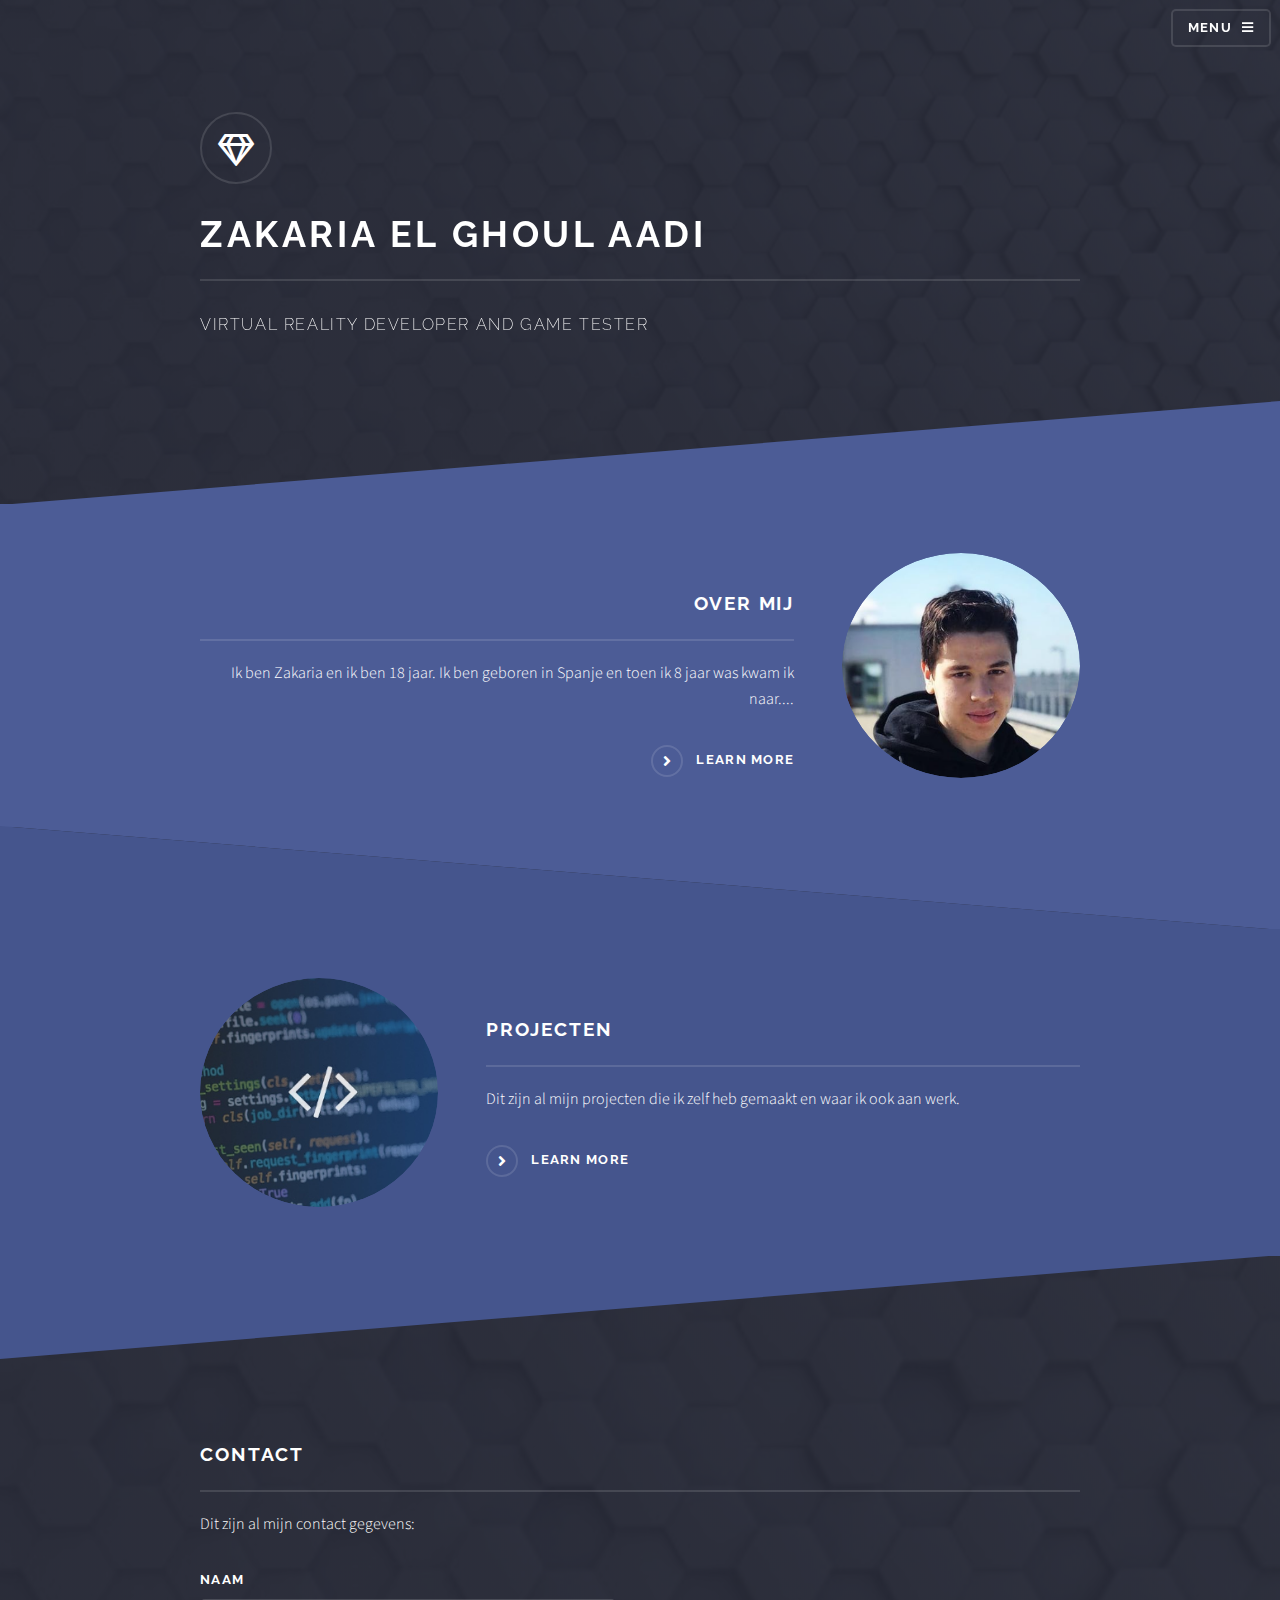
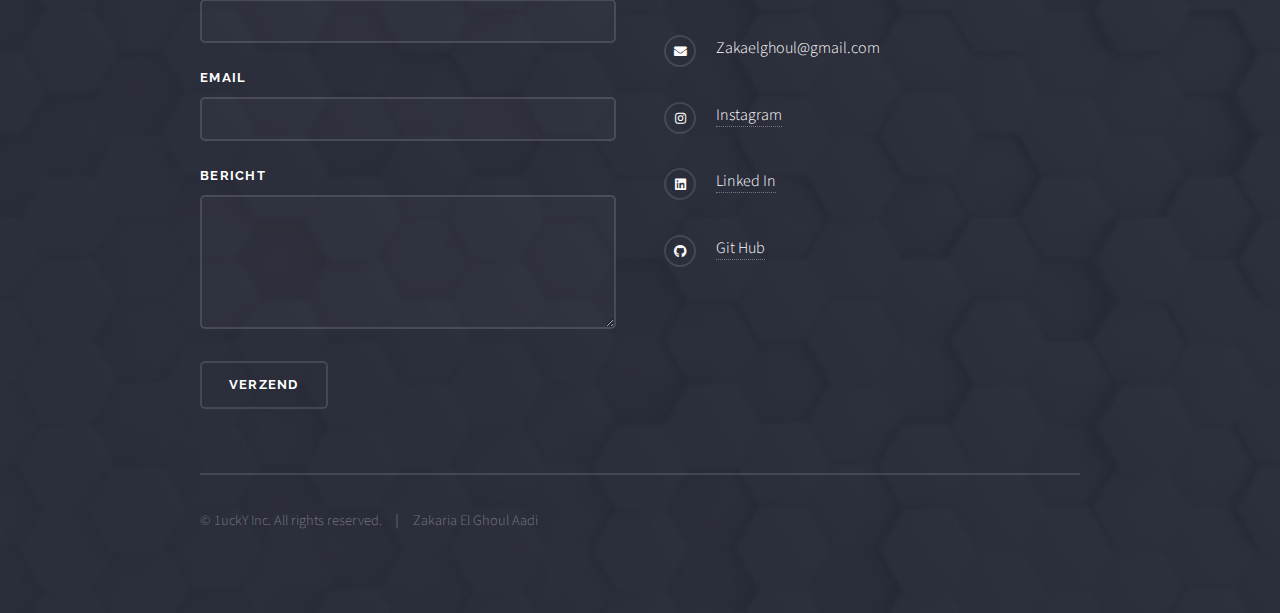
==== commit be42476c: "Add files via upload" ====
--- a/WVO-PORTOFOLIO/index.html
+++ b/WVO-PORTOFOLIO/index.html
@@ -50,8 +50,9 @@
 								<div class="inner">
 									<a href="AboutMe.html" class="image"><img src="images/Zaka.png" alt="" /></a>
 									<div class="content">
+										<br>
 										<h2 class="major">Over Mij</h2>
-										<p>Hallo! Mijn naam is Zakaria El Ghoul Aadi. Ik ben een Gamedeveloper op het Mediacollege in Amsterdam... </p>
+										<p>Ik ben Zakaria en ik ben 18 jaar. Ik ben geboren in Spanje en toen ik 8 jaar was kwam ik naar.... </p>
 										<a href="AboutMe.html" class="special" >Learn more</a>
 									</div>
 								</div>
@@ -95,9 +96,11 @@
 								</ul>
 							</form>
 							<ul class="contact">
+								<br>
 								<li class="icon solid fa-envelope">Zakaelghoul@gmail.com</li>
 								<li class="icon brands fa-instagram"><a href="https://www.instagram.com/s4l_1ucky/">Instagram</a></li>
 								<li class="icon brands fa-linkedin"><a href="https://www.linkedin.com/in/zakaria-el-ghoul-aadi-518a3420a/">Linked In</a></li>
+								<li class="icon brands fa-github"><a href="https://github.com/Zakaria-ElGhoul">Git Hub</a></li>
 							</ul>
 							<ul class="copyright">
 								<li>&copy; 1uckY Inc. All rights reserved.</li><li>Zakaria El Ghoul Aadi</li>
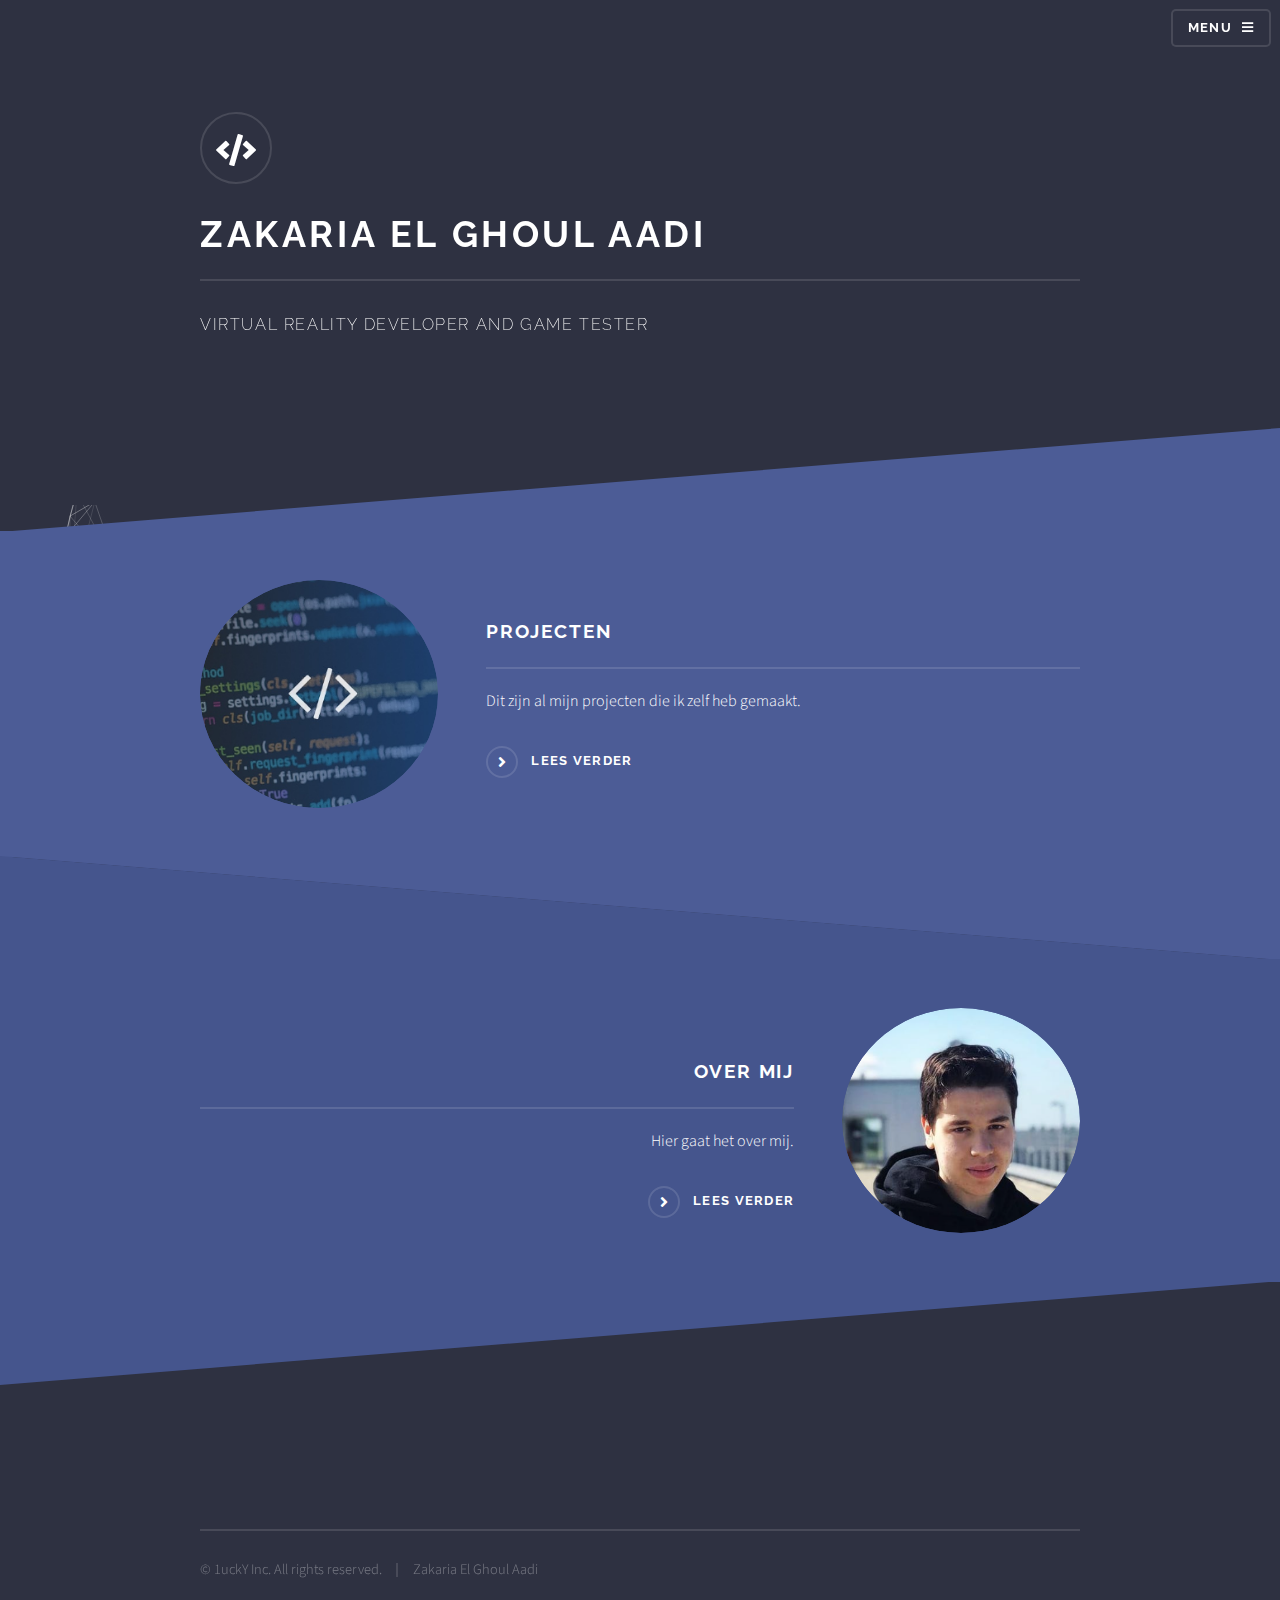
==== commit d90115a0: "Files toegevoegd" ====
--- a/WVO-PORTOFOLIO/index.html
+++ b/WVO-PORTOFOLIO/index.html
@@ -1,3 +1,6 @@
+<link 
+  href="http://cdnjs.cloudflare.com/ajax/libs/font-awesome/4.3.0/css/font-awesome.css" 
+  rel="stylesheet"  type='text/css'>
 <!DOCTYPE HTML>
 <html>
 	<head>
@@ -8,6 +11,12 @@
 		<noscript><link rel="stylesheet" href="assets/css/noscript.css" /></noscript>
 	</head>
 	<body class="is-preload">
+  <!-- particles.js container -->
+  <div id="particles-js"></div>
+  
+  <!-- scripts -->
+  <script src="particles.js"></script>
+  <script src="app.js"></script>
 
 		<!-- Page Wrapper -->
 			<div id="page-wrapper">
@@ -26,8 +35,9 @@
 							<h2>Menu</h2>
 							<ul class="links">
 								<li><a href="index.html">Home</a></li>
+								<li><a href="Projects.html">Projects</a></li>
 								<li><a href="AboutMe.html">Over Mij</a></li>
-								<li><a href="Projects.html">Projects</a></li>
+								<li><a href="Contact.html">Contact</a></li>
 							</ul>
 							<a href="#" class="close">Close</a>
 						</div>
@@ -36,7 +46,7 @@
 				<!-- Banner -->
 					<section id="banner">
 						<div class="inner">
-							<div class="logo"><span class="icon fa-gem"></span></div>
+							<div class="logo"><span class="icon solid style1 major fa-code"></span></div>
 							<h2>Zakaria El Ghoul Aadi</h2>
 							<p>Virtual Reality developer and Game Tester</p>
 						</div>
@@ -44,64 +54,36 @@
 
 				<!-- Wrapper -->
 					<section id="wrapper">
-
+						<br>
 						<!-- One -->
-							<section id="one" class="wrapper spotlight style1">
-								<div class="inner">
-									<a href="AboutMe.html" class="image"><img src="images/Zaka.png" alt="" /></a>
-									<div class="content">
-										<br>
-										<h2 class="major">Over Mij</h2>
-										<p>Ik ben Zakaria en ik ben 18 jaar. Ik ben geboren in Spanje en toen ik 8 jaar was kwam ik naar.... </p>
-										<a href="AboutMe.html" class="special" >Learn more</a>
-									</div>
-								</div>
-							</section>
+						<section id="one" class="wrapper spotlight style1">
+							<div class="inner">
+								<a href="Projects.html" class="image"><img src="images/Projects.jpg" alt="" /></a>
+								<div class="content">
+									<h2 class="major">Projecten</h2>
+									<p>Dit zijn al mijn projecten die ik zelf heb gemaakt.</p>
+									<a href="Projects.html" class="special">Lees verder</a>
+								</div>	
+							</div>	
+						</section>
 
 						<!-- Two -->
-							<section id="two" class="wrapper alt spotlight style2">
-								<div class="inner">
-									<a href="Projects.html" class="image"><img src="images/Projects.jpg" alt="" /></a>
-									<div class="content">
-										<h2 class="major">Projecten</h2>
-										<p>Dit zijn al mijn projecten die ik zelf heb gemaakt en waar ik ook aan werk.</p>
-										<a href="Projects.html" class="special">Learn more</a>
-									</div>
+						<section id="two" class="wrapper alt spotlight style2">
+							<div class="inner">
+								<a href="AboutMe.html" class="image"><img src="images/Zaka.png" alt="" /></a>
+								<div class="content">
+									<br>
+									<h2 class="major">Over Mij</h2>
+									<p>Hier gaat het over mij.</p>
+									<a href="AboutMe.html" class="special" >Lees verder</a>
 								</div>
-							</section>
-					</section>
+							</div>
+						</section>
+				</section>
 
 				<!-- Footer -->
 					<section id="footer">
 						<div class="inner">
-							<h2 class="major">Contact</h2>
-							<p>Dit zijn al mijn contact gegevens:</p>
-							<form method="post" action="#">
-								<div class="fields">
-									<div class="field">
-										<label for="name">Naam</label>
-										<input type="text" name="name" id="name" />
-									</div>
-									<div class="field">
-										<label for="email">Email</label>
-										<input type="email" name="email" id="email" />
-									</div>
-									<div class="field">
-										<label for="message">Bericht</label>
-										<textarea name="message" id="message" rows="4"></textarea>
-									</div>
-								</div>
-								<ul class="actions">
-									<li><input type="submit" value="Verzend" /></li>
-								</ul>
-							</form>
-							<ul class="contact">
-								<br>
-								<li class="icon solid fa-envelope">Zakaelghoul@gmail.com</li>
-								<li class="icon brands fa-instagram"><a href="https://www.instagram.com/s4l_1ucky/">Instagram</a></li>
-								<li class="icon brands fa-linkedin"><a href="https://www.linkedin.com/in/zakaria-el-ghoul-aadi-518a3420a/">Linked In</a></li>
-								<li class="icon brands fa-github"><a href="https://github.com/Zakaria-ElGhoul">Git Hub</a></li>
-							</ul>
 							<ul class="copyright">
 								<li>&copy; 1uckY Inc. All rights reserved.</li><li>Zakaria El Ghoul Aadi</li>
 							</ul>
@@ -113,6 +95,7 @@
 		<!-- Scripts -->
 			<script src="assets/js/jquery.min.js"></script>
 			<script src="assets/js/jquery.scrollex.min.js"></script>
+			<script src="images/backg.js"></script>
 			<script src="assets/js/browser.min.js"></script>
 			<script src="assets/js/breakpoints.min.js"></script>
 			<script src="assets/js/util.js"></script>
--- a/WVO-PORTOFOLIO/assets/css/main.css
+++ b/WVO-PORTOFOLIO/assets/css/main.css
@@ -28,6 +28,27 @@
 article, aside, details, figcaption, figure,
 footer, header, hgroup, menu, nav, section {
 	display: block;}
+	
+/* Particle Js*/
+#particles-js canvas {
+    display: block;
+    vertical-align: bottom;
+    -webkit-transform: scale(1);
+    -ms-transform: scale(1);
+    transform: scale(1);
+    opacity: 1;
+    -webkit-transition: opacity .8s ease, -webkit-transform 1.4s ease;
+    transition: opacity .8s ease, transform 1.4s ease
+}
+
+#particles-js {
+    width: 100%;
+    height: 100%;
+    position: fixed;
+    z-index: -10;
+    top: 0;
+    left: 0
+}
 
 body {
 	line-height: 1;
@@ -92,6 +113,7 @@
 
 	html {
 		box-sizing: border-box;
+		height: 100%
 	}
 
 	*, *:before, *:after {
@@ -100,7 +122,6 @@
 
 	body {
 		background-color: #2e3141;
-		background-image: linear-gradient(to top, rgba(46, 49, 65, 0.8), rgba(46, 49, 65, 0.8)), url("../../images/backgrounds.jpg");
 		background-size: auto,
  cover;
 		background-attachment: fixed,
@@ -3466,7 +3487,6 @@
 			#banner {
 				padding: 7em 0 8.25em 0 ;
 				background-color: #2e3141;
-				background-image: linear-gradient(to top, rgba(46, 49, 65, 0.8), rgba(46, 49, 65, 0.8)), url("../../images/backgrounds.jpg");
 				background-size: auto,
  cover;
 				background-position: center,
@@ -3578,7 +3598,6 @@
 		#wrapper > header {
 			padding: 9em 0 6.25em 0 ;
 			background-color: #2e3141;
-			background-image: linear-gradient(to top, rgba(46, 49, 65, 0.8), rgba(46, 49, 65, 0.8)), url("../../images/backgrounds.jpg");
 			background-size: auto,
  cover;
 			background-position: center,
@@ -4071,7 +4090,6 @@
 
 		#footer {
 			background-color: #2e3141;
-			background-image: linear-gradient(to top, rgba(46, 49, 65, 0.8), rgba(46, 49, 65, 0.8)), url("../../images/backgrounds.jpg");
 			background-size: auto,
  cover;
 			background-position: center,
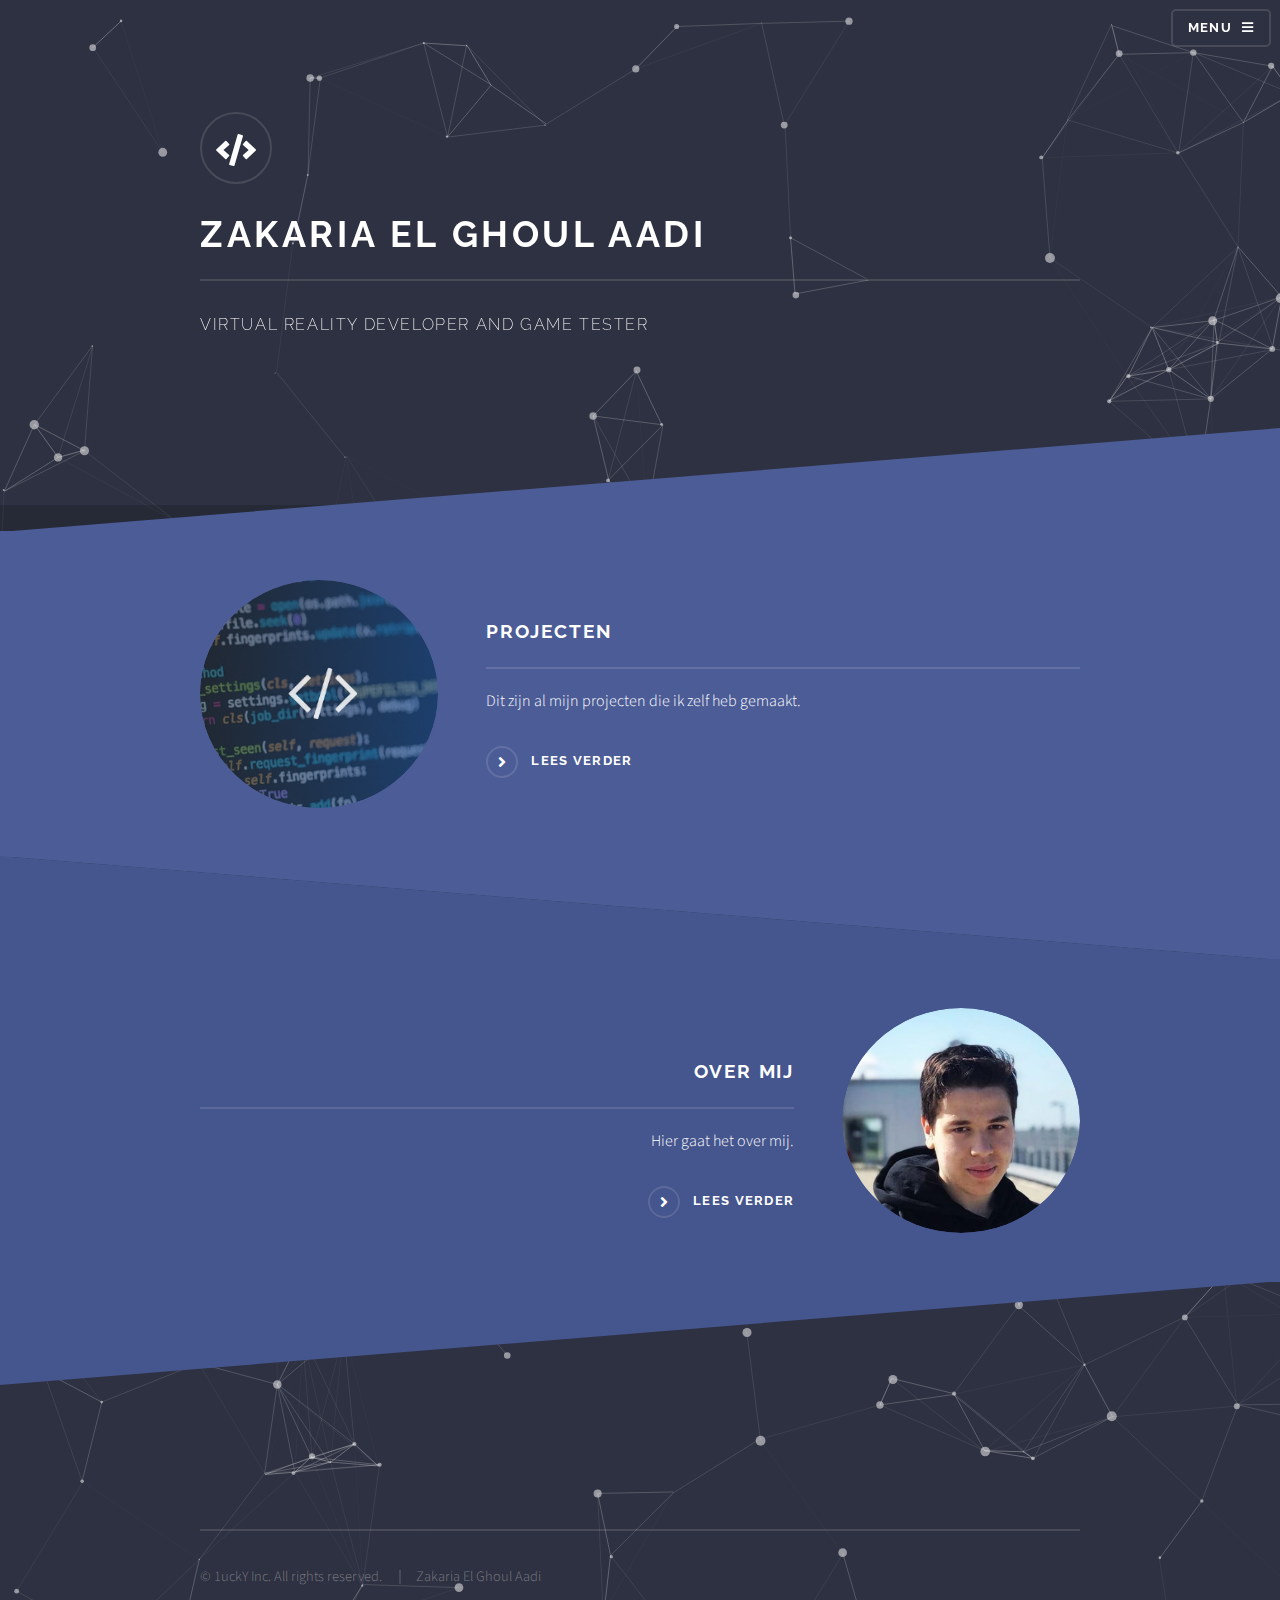
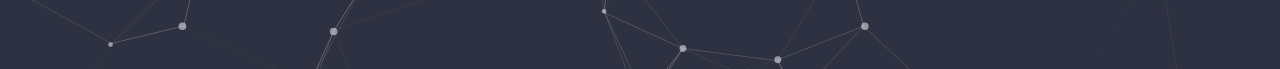
==== commit 8e3f5fc5: "Added more projects and added particle.js library" ====
--- a/WVO-PORTOFOLIO/index.html
+++ b/WVO-PORTOFOLIO/index.html
@@ -1,105 +1,110 @@
-<link 
-  href="http://cdnjs.cloudflare.com/ajax/libs/font-awesome/4.3.0/css/font-awesome.css" 
-  rel="stylesheet"  type='text/css'>
+<link href="http://cdnjs.cloudflare.com/ajax/libs/font-awesome/4.3.0/css/font-awesome.css" rel="stylesheet"
+	type='text/css'>
 <!DOCTYPE HTML>
 <html>
-	<head>
-		<title>Zakaria El Ghoul Aadi --Main Page</title>
-		<meta charset="utf-8" />
-		<meta name="viewport" content="width=device-width, initial-scale=1, user-scalable=no" />
-		<link rel="stylesheet" href="assets/css/main.css" />
-		<noscript><link rel="stylesheet" href="assets/css/noscript.css" /></noscript>
-	</head>
-	<body class="is-preload">
-  <!-- particles.js container -->
-  <div id="particles-js"></div>
-  
-  <!-- scripts -->
-  <script src="particles.js"></script>
-  <script src="app.js"></script>
 
-		<!-- Page Wrapper -->
-			<div id="page-wrapper">
+<head>
+	<title>Zakaria El Ghoul Aadi --Main Page</title>
+	<meta charset="utf-8" />
+	<meta name="viewport" content="width=device-width, initial-scale=1, user-scalable=no" />
+	<link rel="stylesheet" href="assets/css/main.css" />
+	<noscript>
+		<link rel="stylesheet" href="assets/css/noscript.css" />
+	</noscript>
+</head>
 
-				<!-- Header -->
-					<header id="header" class="alt">
-						<h1><a href="index.html">Zakaria El Ghoul Aadi</a></h1>
-						<nav>
-							<a href="#menu">Menu</a>
-						</nav>
-					</header>
+<body class="is-preload">
+	<!-- particles.js container -->
+	<div id="particles-js"></div>
 
-				<!-- Menu -->
-					<nav id="menu">
-						<div class="inner">
-							<h2>Menu</h2>
-							<ul class="links">
-								<li><a href="index.html">Home</a></li>
-								<li><a href="Projects.html">Projects</a></li>
-								<li><a href="AboutMe.html">Over Mij</a></li>
-								<li><a href="Contact.html">Contact</a></li>
-							</ul>
-							<a href="#" class="close">Close</a>
-						</div>
-					</nav>
+	<!-- scripts -->
+	<script src="particles.js"></script>
+	<script src="app.js"></script>
 
-				<!-- Banner -->
-					<section id="banner">
-						<div class="inner">
-							<div class="logo"><span class="icon solid style1 major fa-code"></span></div>
-							<h2>Zakaria El Ghoul Aadi</h2>
-							<p>Virtual Reality developer and Game Tester</p>
-						</div>
-					</section>
+	<!-- Page Wrapper -->
+	<div id="page-wrapper">
 
-				<!-- Wrapper -->
-					<section id="wrapper">
+		<!-- Header -->
+		<header id="header" class="alt">
+			<h1><a href="index.html">Zakaria El Ghoul Aadi</a></h1>
+			<nav>
+				<a href="#menu">Menu</a>
+			</nav>
+		</header>
+
+		<!-- Menu -->
+		<nav id="menu">
+			<div class="inner">
+				<h2>Menu</h2>
+				<ul class="links">
+					<li><a href="index.html">Home</a></li>
+					<li><a href="Projects.html">Projects</a></li>
+					<li><a href="AboutMe.html">Over Mij</a></li>
+					<li><a href="Contact.html">Contact</a></li>
+				</ul>
+				<a href="#" class="close">Close</a>
+			</div>
+		</nav>
+
+		<!-- Banner -->
+		<section id="banner">
+			<div class="inner">
+				<div class="logo"><span class="icon solid style1 major fa-code"></span></div>
+				<h2>Zakaria El Ghoul Aadi</h2>
+				<p>Virtual Reality developer and Game Tester</p>
+			</div>
+		</section>
+
+		<!-- Wrapper -->
+		<section id="wrapper">
+			<br>
+			<!-- One -->
+			<section id="one" class="wrapper spotlight style1">
+				<div class="inner">
+					<a href="Projects.html" class="image"><img src="images/Projects.jpg" alt="" /></a>
+					<div class="content">
+						<h2 class="major">Projecten</h2>
+						<p>Dit zijn al mijn projecten die ik zelf heb gemaakt.</p>
+						<a href="Projects.html" class="special">Lees verder</a>
+					</div>
+				</div>
+			</section>
+
+			<!-- Two -->
+			<section id="two" class="wrapper alt spotlight style2">
+				<div class="inner">
+					<a href="AboutMe.html" class="image"><img src="images/Zaka.png" alt="" /></a>
+					<div class="content">
 						<br>
-						<!-- One -->
-						<section id="one" class="wrapper spotlight style1">
-							<div class="inner">
-								<a href="Projects.html" class="image"><img src="images/Projects.jpg" alt="" /></a>
-								<div class="content">
-									<h2 class="major">Projecten</h2>
-									<p>Dit zijn al mijn projecten die ik zelf heb gemaakt.</p>
-									<a href="Projects.html" class="special">Lees verder</a>
-								</div>	
-							</div>	
-						</section>
+						<h2 class="major">Over Mij</h2>
+						<p>Hier gaat het over mij.</p>
+						<a href="AboutMe.html" class="special">Lees verder</a>
+					</div>
+				</div>
+			</section>
+		</section>
 
-						<!-- Two -->
-						<section id="two" class="wrapper alt spotlight style2">
-							<div class="inner">
-								<a href="AboutMe.html" class="image"><img src="images/Zaka.png" alt="" /></a>
-								<div class="content">
-									<br>
-									<h2 class="major">Over Mij</h2>
-									<p>Hier gaat het over mij.</p>
-									<a href="AboutMe.html" class="special" >Lees verder</a>
-								</div>
-							</div>
-						</section>
-				</section>
+		<!-- Footer -->
+		<section id="footer">
+			<div class="inner">
+				<ul class="copyright">
+					<li>&copy; 1uckY Inc. All rights reserved.</li>
+					<li>Zakaria El Ghoul Aadi</li>
+				</ul>
+			</div>
+		</section>
 
-				<!-- Footer -->
-					<section id="footer">
-						<div class="inner">
-							<ul class="copyright">
-								<li>&copy; 1uckY Inc. All rights reserved.</li><li>Zakaria El Ghoul Aadi</li>
-							</ul>
-						</div>
-					</section>
+	</div>
 
-			</div>
+	<!-- Scripts -->
+	<script src="assets/js/jquery.min.js"></script>
+	<script src="assets/js/jquery.scrollex.min.js"></script>
+	<script src="images/backg.js"></script>
+	<script src="assets/js/browser.min.js"></script>
+	<script src="assets/js/breakpoints.min.js"></script>
+	<script src="assets/js/util.js"></script>
+	<script src="assets/js/main.js"></script>
 
-		<!-- Scripts -->
-			<script src="assets/js/jquery.min.js"></script>
-			<script src="assets/js/jquery.scrollex.min.js"></script>
-			<script src="images/backg.js"></script>
-			<script src="assets/js/browser.min.js"></script>
-			<script src="assets/js/breakpoints.min.js"></script>
-			<script src="assets/js/util.js"></script>
-			<script src="assets/js/main.js"></script>
+</body>
 
-	</body>
 </html>--- a/WVO-PORTOFOLIO/assets/css/main.css
+++ b/WVO-PORTOFOLIO/assets/css/main.css
@@ -42,14 +42,13 @@
 }
 
 #particles-js {
-    width: 100%;
-    height: 100%;
+    width:  200%;
+    height: 200%;
     position: fixed;
-    z-index: -10;
+    z-index: 0;
     top: 0;
     left: 0
 }
-
 body {
 	line-height: 1;
 }
@@ -121,7 +120,7 @@
 	}
 
 	body {
-		background-color: #2e3141;
+		background-color: #262936;
 		background-size: auto,
  cover;
 		background-attachment: fixed,
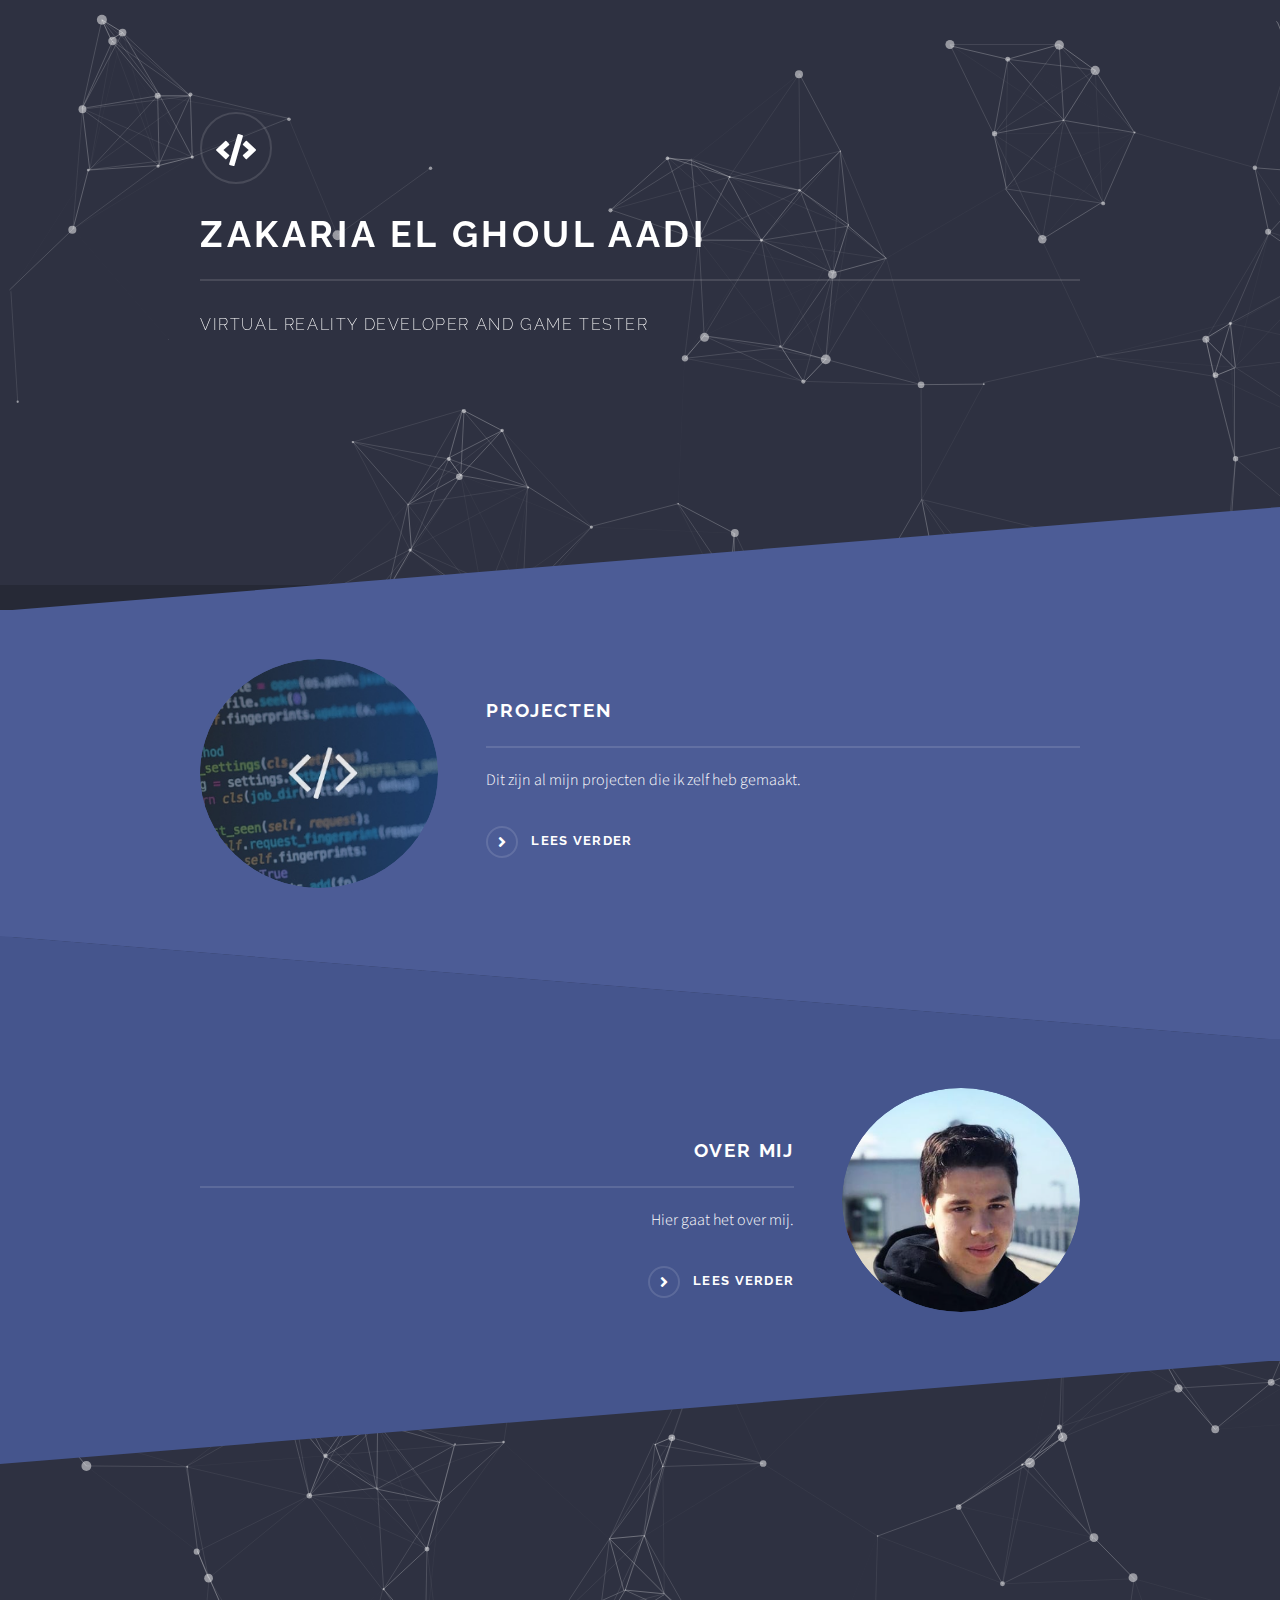
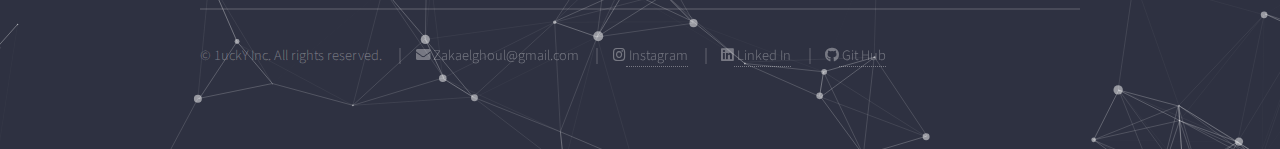
==== commit 1652e2a5: "Added an arrow animation" ====
--- a/WVO-PORTOFOLIO/index.html
+++ b/WVO-PORTOFOLIO/index.html
@@ -26,7 +26,7 @@
 
 		<!-- Header -->
 		<header id="header" class="alt">
-			<h1><a href="index.html">Zakaria El Ghoul Aadi</a></h1>
+			<h1><a href="index.html">Zakaria El Ghoul Aadi</a>
 			<nav>
 				<a href="#menu">Menu</a>
 			</nav>
@@ -52,6 +52,14 @@
 				<div class="logo"><span class="icon solid style1 major fa-code"></span></div>
 				<h2>Zakaria El Ghoul Aadi</h2>
 				<p>Virtual Reality developer and Game Tester</p>
+				<br>
+				<br>
+				<br>
+				<div class="arrowbox">
+					<span></span>
+					<span></span>
+					<span></span>
+				</div></h1>
 			</div>
 		</section>
 
@@ -89,7 +97,14 @@
 			<div class="inner">
 				<ul class="copyright">
 					<li>&copy; 1uckY Inc. All rights reserved.</li>
-					<li>Zakaria El Ghoul Aadi</li>
+					<li class="icon solid fa-envelope">  Zakaelghoul@gmail.com</li>
+					<li class="icon brands fa-instagram"><a
+							href="https://www.instagram.com/s4l_1ucky/">  Instagram</a></li>
+					<li class="icon brands fa-linkedin"><a
+							href="https://www.linkedin.com/in/zakaria-el-ghoul-aadi-518a3420a/"> Linked
+							In</a></li>
+					<li class="icon brands fa-github"><a href="https://github.com/Zakaria-ElGhoul">  Git
+							Hub</a></li>
 				</ul>
 			</div>
 		</section>
--- a/WVO-PORTOFOLIO/assets/css/main.css
+++ b/WVO-PORTOFOLIO/assets/css/main.css
@@ -90,6 +90,52 @@
 	-webkit-appearance: none;
 	-ms-appearance: none;
 	appearance: none;
+}
+.arrowbox{
+	position: absolute;
+	top: 70%;
+	left: 50%;
+	transform: translate(-50%, -50%);
+}
+.arrowbox span{
+	display: block;
+	width: 20px;
+	height: 20px;
+	border-bottom: 1px solid #fff;
+	border-right: 1px solid #fff;
+	transform: rotate(45deg);
+	margin: -10px;
+	animation: animate 2s infinite;
+}
+
+.arrowbox span:nth-child(0)
+{
+	animation-delay: 0.1s;
+}
+.arrowbox span:nth-child(1)
+{
+	animation-delay: 0.15s;
+}
+.arrowbox span:nth-child(2)
+{
+	animation-delay: 0.175s;
+}
+
+@keyframes animate {
+	0%
+	{
+		opacity: 0;
+		transform:rotate(45deg) translate(-20px,-20px)
+	}
+	50%
+	{
+		opacity: 1;
+	}
+	100%
+	{
+		opacity: 0;
+		transform:rotate(45deg) translate(20px,20px)
+	}
 }
 
 /* Basic */
--- a/WVO-PORTOFOLIO/assets/css/noscript.css
+++ b/WVO-PORTOFOLIO/assets/css/noscript.css
@@ -2,38 +2,38 @@
 	Solid State by HTML5 UP
 	html5up.net | @ajlkn
 	Free for personal and commercial use under the CCA 3.0 license (html5up.net/license)
-*/
-
-/* Banner */
-
-	body.is-preload #banner .logo {
-		-moz-transform: none;
-		-webkit-transform: none;
-		-ms-transform: none;
-		transform: none;
-		opacity: 1;
-	}
-
-	body.is-preload #banner h2 {
-		opacity: 1;
-		-moz-transform: none;
-		-webkit-transform: none;
-		-ms-transform: none;
-		transform: none;
-		-moz-filter: none;
-		-webkit-filter: none;
-		-ms-filter: none;
-		filter: none;
-	}
-
-	body.is-preload #banner p {
-		opacity: 01;
-		-moz-transform: none;
-		-webkit-transform: none;
-		-ms-transform: none;
-		transform: none;
-		-moz-filter: none;
-		-webkit-filter: none;
-		-ms-filter: none;
-		filter: none;
+*/
+
+/* Banner */
+
+	body.is-preload #banner .logo {
+		-moz-transform: none;
+		-webkit-transform: none;
+		-ms-transform: none;
+		transform: none;
+		opacity: 1;
+	}
+
+	body.is-preload #banner h2 {
+		opacity: 1;
+		-moz-transform: none;
+		-webkit-transform: none;
+		-ms-transform: none;
+		transform: none;
+		-moz-filter: none;
+		-webkit-filter: none;
+		-ms-filter: none;
+		filter: none;
+	}
+
+	body.is-preload #banner p {
+		opacity: 01;
+		-moz-transform: none;
+		-webkit-transform: none;
+		-ms-transform: none;
+		transform: none;
+		-moz-filter: none;
+		-webkit-filter: none;
+		-ms-filter: none;
+		filter: none;
 	}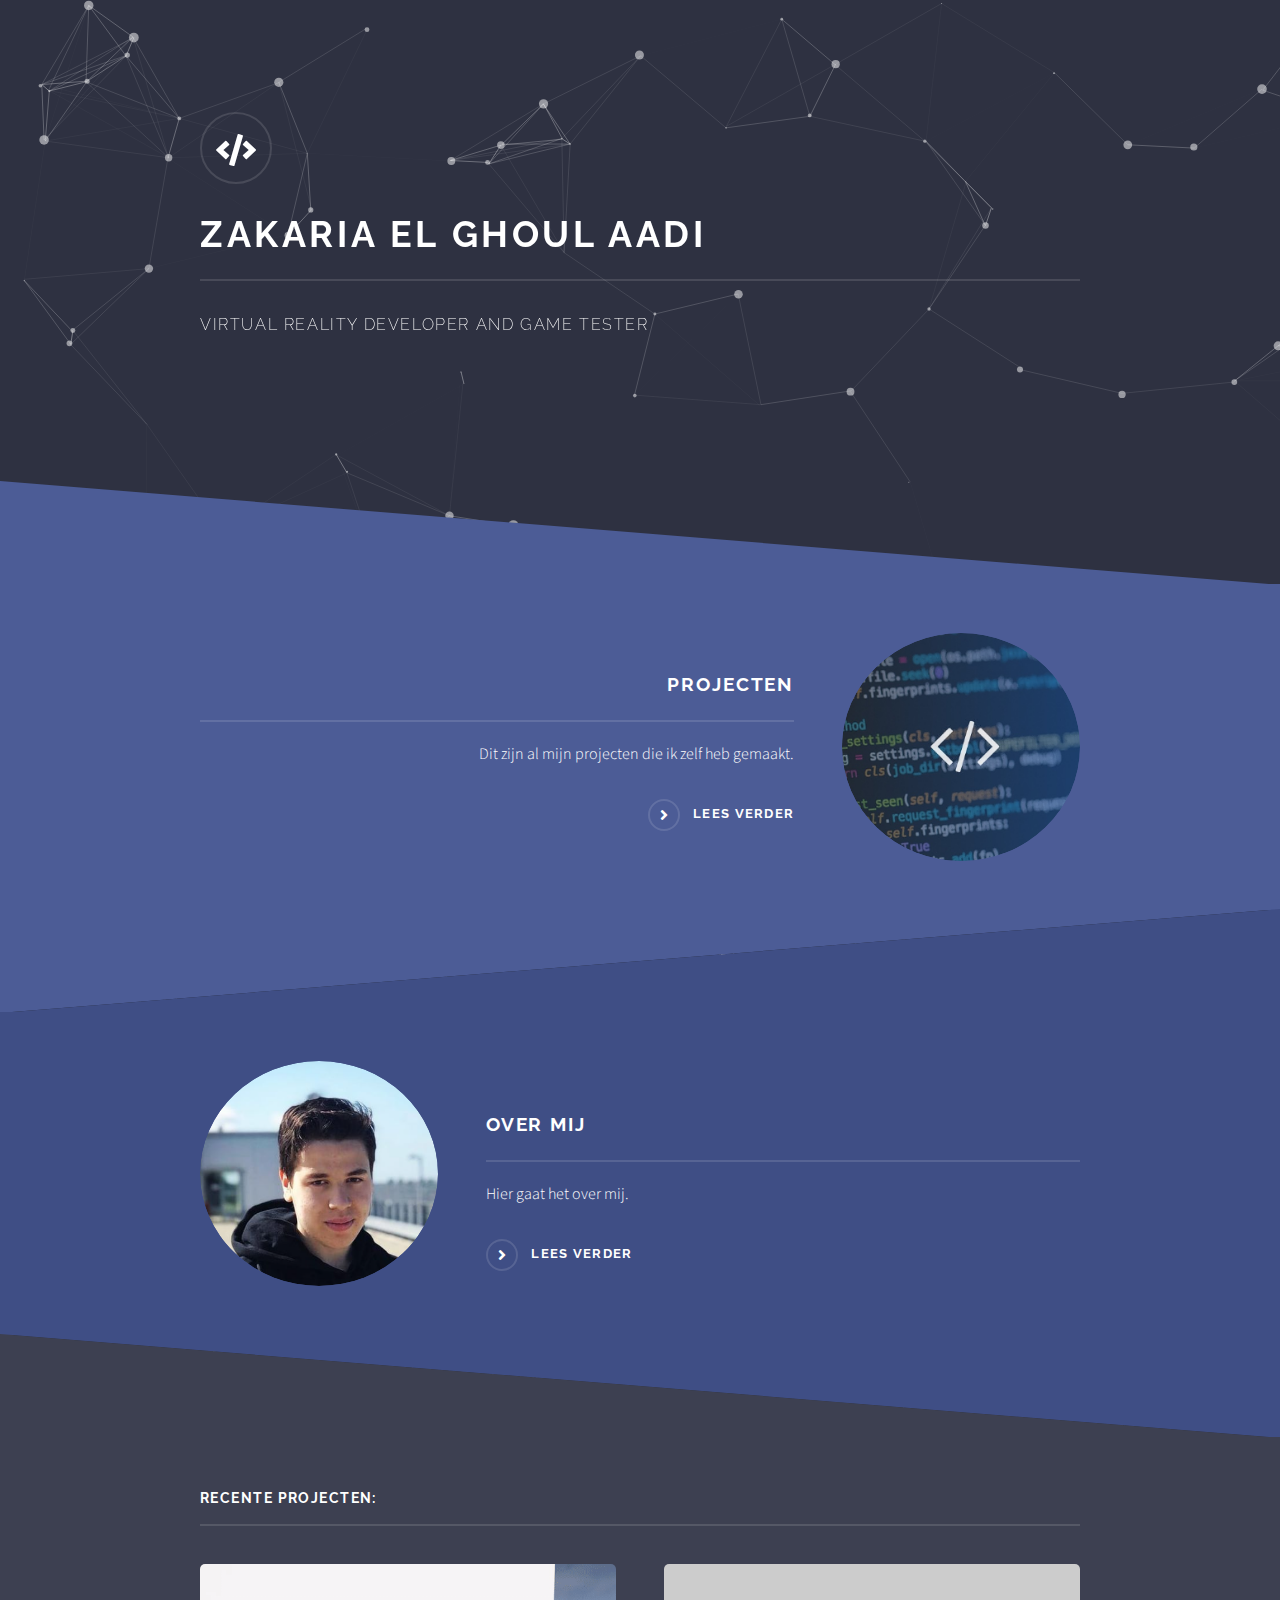
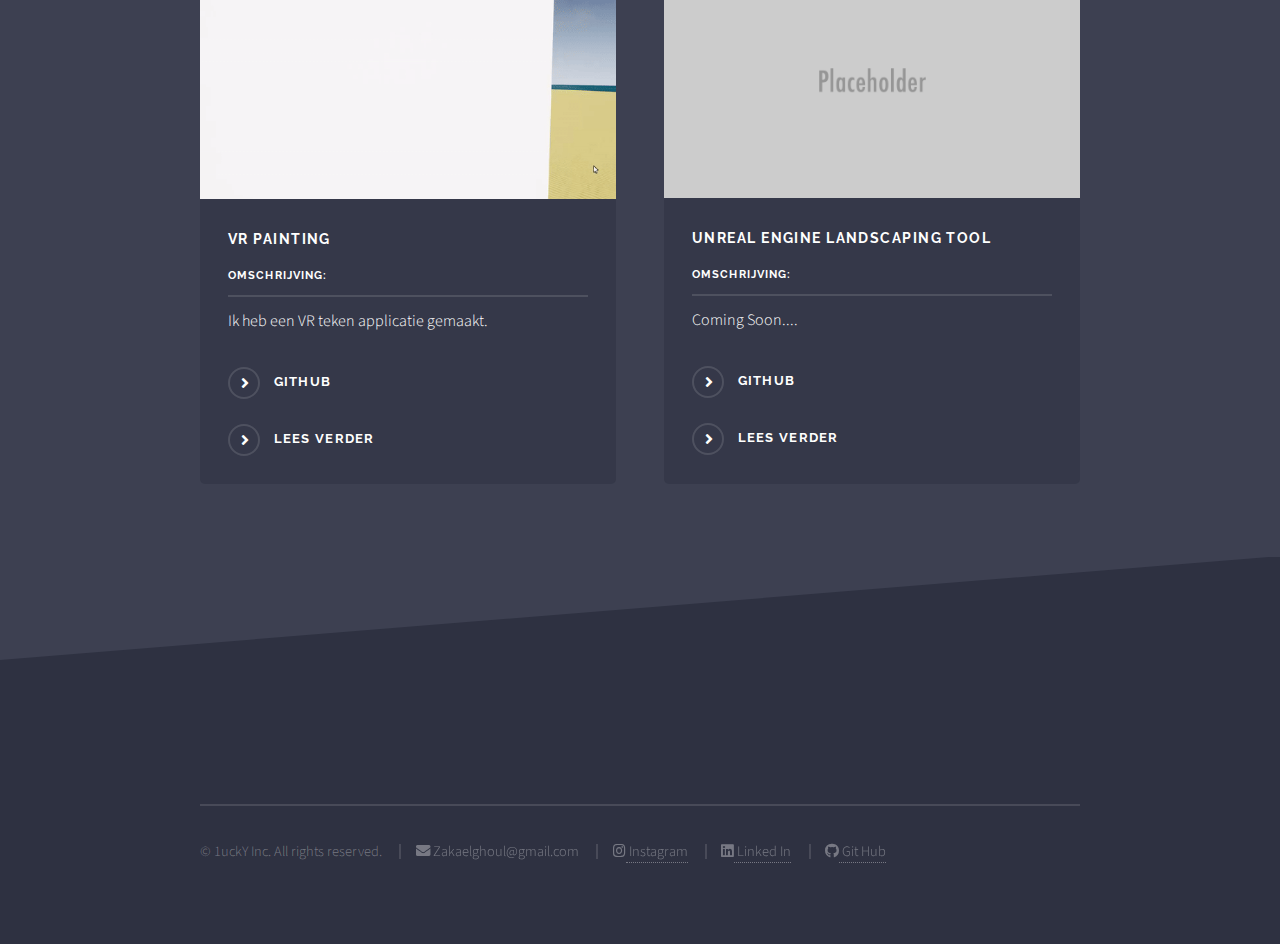
==== commit 2b0cea73: "Even wat files toegevoegd" ====
--- a/WVO-PORTOFOLIO/index.html
+++ b/WVO-PORTOFOLIO/index.html
@@ -59,29 +59,29 @@
 					<span></span>
 					<span></span>
 					<span></span>
-				</div></h1>
+				</div>
 			</div>
 		</section>
 
 		<!-- Wrapper -->
 		<section id="wrapper">
-			<br>
+
 			<!-- One -->
-			<section id="one" class="wrapper spotlight style1">
-				<div class="inner">
+		<section id="one" class="wrapper spotlight alt style1">
+			<div class="inner">
 					<a href="Projects.html" class="image"><img src="images/Projects.jpg" alt="" /></a>
 					<div class="content">
 						<h2 class="major">Projecten</h2>
 						<p>Dit zijn al mijn projecten die ik zelf heb gemaakt.</p>
 						<a href="Projects.html" class="special">Lees verder</a>
 					</div>
-				</div>
-			</section>
+			</div>
+		</section>
 
 			<!-- Two -->
-			<section id="two" class="wrapper alt spotlight style2">
-				<div class="inner">
-					<a href="AboutMe.html" class="image"><img src="images/Zaka.png" alt="" /></a>
+		<section id="two" class="wrapper  spotlight style3">
+			<div class="inner">
+				<a href="AboutMe.html" class="image"><img src="images/Zaka.png" alt="" /></a>
 					<div class="content">
 						<br>
 						<h2 class="major">Over Mij</h2>
@@ -92,6 +92,32 @@
 			</section>
 		</section>
 
+			<!-- Three -->
+		<section id="three" class="wrapper alt style3">
+			<div class="inner">
+				<div class="content">
+						<h3 class="major">Recente Projecten:</h3>
+						<section class="features">
+							<article>
+								<a href="vrpaint.html" class="image"><img src="images/Picture2.gif" alt="" /></a>
+								<h3 class="">VR Painting</h3>
+								<h4 class="major">Omschrijving:</h4>
+								<p>Ik heb een VR teken applicatie gemaakt.</p>
+								<a href="https://github.com/Zakaria-ElGhoul/CustomHandTracking" class="special">GitHub</a>
+								<a href="vrpaint.html" class="special">Lees verder</a>
+							</article>
+							<article>
+								<a href="vrpaint.html" class="image"><img src="images/1920x1080-placeholder.gif" alt="" /></a>
+								<h3 class="">Unreal Engine Landscaping Tool</h3>
+								<h4 class="major">Omschrijving:</h4>
+								<p>Coming Soon....</p>
+								<a href="https://github.com/Zakaria-ElGhoul/CustomHandTracking" class="special">GitHub</a>
+								<a href="vrpaint.html" class="special">Lees verder</a>
+							</article>
+				</div>
+			</div>
+		</section>
+	</section>
 		<!-- Footer -->
 		<section id="footer">
 			<div class="inner">
--- a/WVO-PORTOFOLIO/assets/css/main.css
+++ b/WVO-PORTOFOLIO/assets/css/main.css
@@ -99,8 +99,8 @@
 }
 .arrowbox span{
 	display: block;
-	width: 20px;
-	height: 20px;
+	width: 40px;
+	height: 40px;
 	border-bottom: 1px solid #fff;
 	border-right: 1px solid #fff;
 	transform: rotate(45deg);
@@ -110,15 +110,15 @@
 
 .arrowbox span:nth-child(0)
 {
-	animation-delay: 0.1s;
+	animation-delay: 0s;
 }
 .arrowbox span:nth-child(1)
 {
-	animation-delay: 0.15s;
+	animation-delay: 0.2s;
 }
 .arrowbox span:nth-child(2)
 {
-	animation-delay: 0.175s;
+	animation-delay: 0.1s;
 }
 
 @keyframes animate {
@@ -157,6 +157,7 @@
 	}
 
 	html {
+		scroll-behavior: smooth;
 		box-sizing: border-box;
 		height: 100%
 	}
